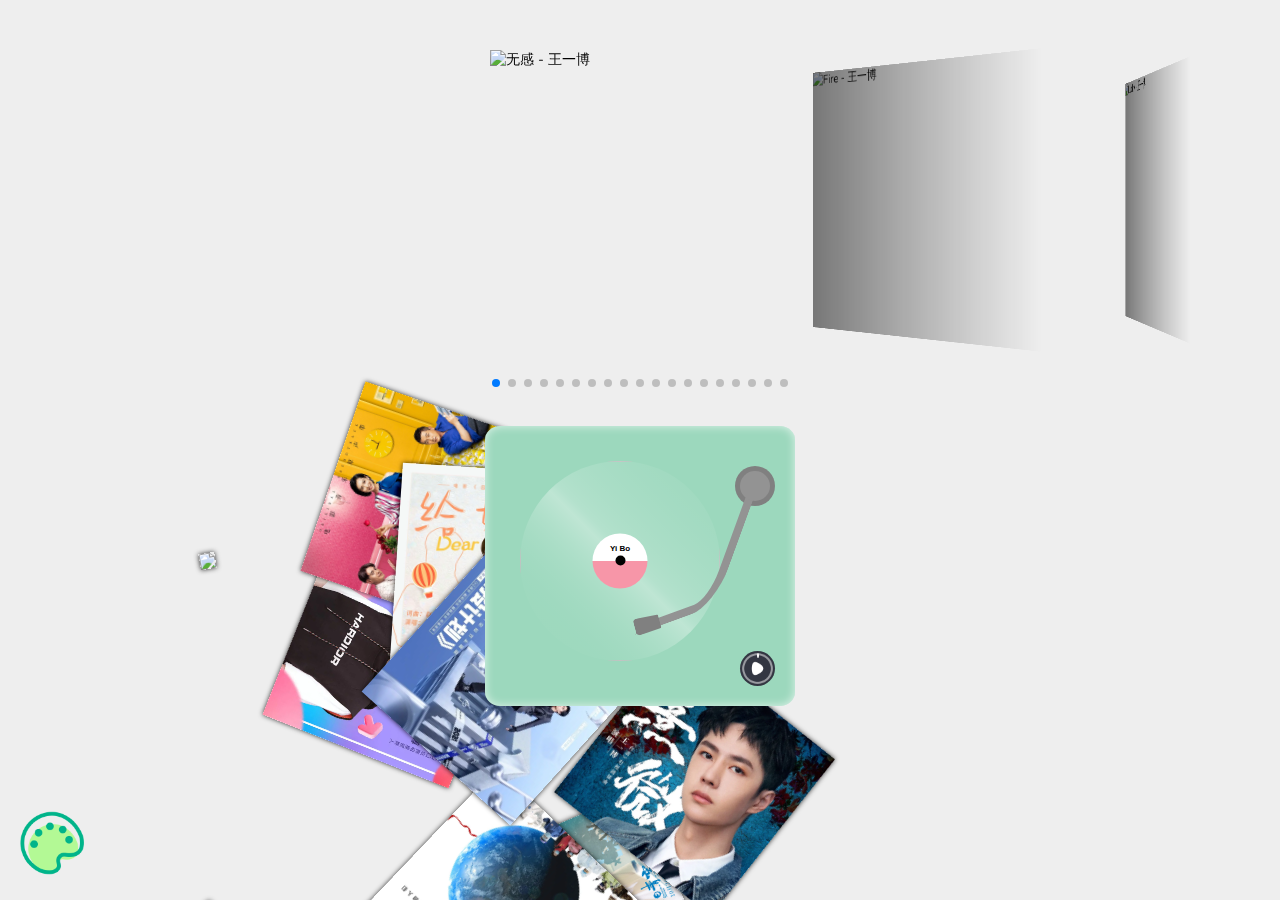
==== index.html @ 03b6842a "music_player" ====
<!DOCTYPE html>
<html>
	<head>
		<meta charset="utf-8">
		<title>一博的CD</title>
		<link rel="stylesheet" type="text/css" href="https://unpkg.com/swiper/swiper-bundle.min.css"/>
		<link rel="stylesheet" type="text/css" href="css/index.css"/>
		<link rel="icon"  href="images/icon.png"/>

	</head>
	<body>
		<!-- 背景——《散落的CD》 -->
		<div id="bg" style="position:fixed;top:350px;left:0;width:100%;height:100%;z-index:0;">
			<ul id="wang"></ul>
		</div>
		
		<!-- Swiper -->
		<div class="swiper-container mySwiper">
		  <div class="swiper-wrapper">
			<div class="swiper-slide">
			  <img src="images/1.jpg" datasrc="musics/wugan.mp3" title="无感 - 王一博" index="0"/>
			</div>
			<div class="swiper-slide" >
			  <img src="images/2.jpg" datasrc="musics/fire.flac" title="Fire - 王一博" index="1"/>
			</div>
			<div class="swiper-slide">
			  <img src="images/3.jpg" datasrc="musics/lucky.mp3" title="Lucky - 王一博" index="2"/>
			</div>
			<div class="swiper-slide">
			  <img src="images/4.jpg" datasrc="musics/shouze.mp3" title="我的世界守则 - 王一博" index="3"/>
			</div>
			<div class="swiper-slide">
			  <img src="images/5.jpg" datasrc="musics/xinshi.mp3" title="年少心事 - 王一博" index="4"/>
			</div>
			<div class="swiper-slide">
			  <img src="images/6.jpg" datasrc="musics/xiwei.mp3" title="熹微 - 王一博" index="5"/>
			</div>
			<div class="swiper-slide">
			  <img src="images/7.jpg" datasrc="musics/zaiyiqi.mp3" title="因为我们在一起 - 王一博" index="6"/>
			</div>
			<div class="swiper-slide">
			  <img src="images/8.jpg" datasrc="musics/justdance.mp3" title="Just Dance - 王一博" index="7"/>
			</div>
			<div class="swiper-slide">
			  <img src="images/9.jpg" datasrc="musics/chulian.mp3" title="二次初恋 - 王一博" index="8"/>
			</div>
			<div class="swiper-slide">
				<img src="images/10.jpg" datasrc="musics/mami.mp3" title="给妈咪 - 王一博" index="9"/>
			</div>
			<div class="swiper-slide">
				<img src="images/11.jpg" datasrc="musics/qialaishi.mp3" title="青春恰来时 - 王一博" index="10"/>
			</div>
			<div class="swiper-slide">
				<img src="images/12.jpg" datasrc="musics/kongtou.mp3" title="空投计划 - 王一博" index="11"/>
			</div>
			<div class="swiper-slide">
				<img src="images/13.jpg" datasrc="musics/wuji.mp3" title="无羁 - 王一博" index="12"/>
			</div>
			<div class="swiper-slide">
				<img src="images/14.jpg" datasrc="musics/buwang.mp3" title="不忘 - 王一博" index="13"/>
			</div>
			<div class="swiper-slide">
				<img src="images/15.jpg" datasrc="musics/maoxian.mp3" title="最燃的冒险 - 王一博" index="13"/>
			</div>
			<div class="swiper-slide">
				<img src="images/16.jpg" datasrc="musics/shuojian.mp3" title="说剑 - 王一博" index="13"/>
			</div>
			<div class="swiper-slide">
				<img src="images/17.jpg" datasrc="musics/rexue.mp3" title="热血今朝 - 王一博" index="13"/>
			</div>
			<div class="swiper-slide">
				<img src="images/18.jpg" datasrc="musics/muyang.mp3" title="青春的模样 - 王一博" index="13"/>
			</div>
			<div class="swiper-slide">
				<img src="images/19.jpg" datasrc="musics/xiaoxingyun.mp3" title="小幸运 - 王一博" index="13"/>
			</div>
		  </div>
		  <div class="swiper-pagination"></div>
		</div>
		
		<!-- 切换背景按钮 -->
		<a href="#" id="qiehuan"><img src="images/color.png" ></a>   
		
		
		<!-- 唱片机 -->
		<div class="turntable">
			<img class="record" src="images/1.jpg">	
			<div class="overlay">
				<div class="inner"></div>
			</div>
			
			<div class="arm-holder">
				<div class="arm"></div>
			</div>
			
			<div class="dial">
				<img  src="images/play.png" class="m_play" >
			</div>
			<audio src="musics/wugan.mp3" title=" - 王一博" index="" class="m_mp3" title=" - 王一博" index="" loop="loop">
				当前浏览器不支持audio
			</audio>
		</div>
	











		<!-- Swiper JS -->
		<script src="https://unpkg.com/swiper/swiper-bundle.min.js"></script>
		<script src="js/jquery-3.6.0.min.js" type="text/javascript" charset="utf-8"></script>
		<script type="text/javascript" src="js/index.js"></script>
		

		<!-- Initialize Swiper -->
		<script>
		  var swiper = new Swiper(".mySwiper", {
			effect: "coverflow",
			grabCursor: true,
			centeredSlides: true,
			slidesPerView: "auto",
			coverflowEffect: {
			  rotate: 50,
			  stretch: 0,
			  depth: 100,
			  modifier: 1,
			  slideShadows: true,
			},
			pagination: {
			  el: ".swiper-pagination",
			},
		  });
		</script>
		
		<!-- 背景功能 -->
		<script type="text/javascript">
			
			window.addEventListener('load',function(){
				var ul=document.getElementById('wang');
				var w =document.documentElement.clientWidth-400;
				var h =document.documentElement.clientHeight-200;
				var arr=['1.jpg','2.jpg','3.jpg','4.jpg','5.jpg','6.jpg','7.jpg','8.jpg','9.jpg','10.jpg','11.jpg','12.jpg']
				for(var i=0;i<arr.length;i++){
					var li=document.createElement('li');
					var img=document.createElement('img');
					img.setAttribute('src','images/'+arr[i]);
					li.appendChild(img);
					
					li.style.left=parseInt(Math.random()*w)+"px";
					li.style.top=parseInt(Math.random()*h)+"px";
					li.style.transform='rotate('+Math.random()*360+'deg)';
					
					li.addEventListener('click',function(){
						normal();
						this.className = 'checked';
					})
					ul.appendChild(li);
				}
				function normal(){
					var lis=ul.children;
					for(var i=0;i<lis.length;i++){
						lis[i].className='';
					}
				}
			 })
		
		
		</script>
	</body>
</html>
---- css/index.css ----
@import url('https://fonts.googleapis.com/css2?family=Nunito:wght@200;300;400;600;700&display=swap');
html,body {
	position: relative;
	height: 100%;
  }

*{
				margin: 0;
				padding: 0;
}

body {
/* 	background: url(../images/bg2.gif) no-repeat;
	background-size: cover; */
	background-color: #eee;
	font-family:'Nunito',sans-serif;
	font-size: 14px;
	color: #000;
	margin: 0;
	padding: 0;
  }


ul{
	position: relative;
}
ul li{
	
	list-style: none;
	position: absolute;
	transition: all 1s;
	cursor: pointer;
}

ul li img{
	width: 200px;
	box-shadow: 0 0 5px rgba(0,0,0,0.8);
}
ul li.checked{
	left: 20% !important;
	top: 200px !important;
	transform: rotate(0deg) translate(-50%,-50%) scale(1.4) !important;
	z-index: 999 !important;
}
/*  */
#qiehuan{
	position: fixed;
	bottom: 1.25rem;
	left: 1.25rem;
}
#qiehuan img{
	width: 4rem;
	height: 4rem;
}

  .swiper-container {
	width: 100%;
	padding-top: 50px;
	padding-bottom: 50px;
  }

  .swiper-slide {
	background-position: center;
	background-size: cover;
	width: 300px;
	height: 300px;
  }

  .swiper-slide img {
	display: block;
	width: 100%;
  }
  
  
 /*  */
  
  .turntable{
  	position: relative;
  	margin: auto;
  	background: #9CD8BD;
  	width: 310px;
  	height: 280px;
  	display: block;
    margin-top: 2%;
    margin-bottom: 8%;
    border-radius: 5%;
    box-shadow: inset 0 0 10px rgba(255,255,255,0.7);
  }
  
  .record{
  	 width: 200px;
    height: 200px;
     border-radius: 50%;
    /* background: black; */

    position: absolute;
    left: 35px;
    top: 35px;
	
  }
  
 .xuanzhuan{
	 animation: spin 1s infinite linear;
 } 
 
 
@keyframes spin {
  0% {
    transform: none;
  }
  
  100% {
    transform: rotate(360deg);
  }
}

  
  /* .record::before{
  	content: '';
    left: 50%;
    top: 50%;
    transform: translate(-50%, -50%);
    position: absolute;
    	width: 180px;
    height: 180px;
    border-radius: 50%;
    background: repeating-radial-gradient(black, black 5px, #1C1C1C 6px, #1C1C1C 7px);
  }
   */
  
  .overlay {
    content: '';
    left: 35px;
    top: 35px;
    position: absolute;
    width: 200px;
    height: 200px;
    background: linear-gradient(45deg, transparent, 40%, rgba(255,255,255,0.35), 60%, transparent);
    border-radius: 50%;
  }
  
  
  .inner {
    position: absolute;
    left: 50%;
    top: 50%;
    transform: translate(-50%, -50%);
    width: 55px;
    height: 55px;
    background: linear-gradient(white, white 50%, #F796A8 50%, #F796A8);
    border-radius: 50%;
  }
  
  
  .inner::before {
    content: '';
    position: absolute;
    left: 50%;
    top: 50%;
    transform: translate(-50%, -50%);
    width: 10px;
    height: 10px;
    background: black;
    border-radius: 50%;
  }
  
  
  
  .inner::after {
    content: 'Yi Bo';
	font-weight: bolder;
	font-family: castellar sans-serif;
    width: 55px;
    text-align: center;
    font-family: sans-serif;
    font-size: 8px;
    position: absolute;
    left: 50%;
    top: 10px;
    transform: translateX(-50%);
  }
  
  
  .arm-holder {
    position: absolute;
    width: 40px;
    height: 40px;
    background: gray;
    border-radius: 50%;
    right: 20px;
    top: 40px;
  }
  
  .arm-holder::after {
    content: '';
    position: absolute;
    top: 50%;
    left: 50%;
    transform: translate(-50%, -50%);
    width: 30px;
    height: 30px;
    background: #939393;
    border-radius: 50%;
  }
  
  .arm {
    position: absolute;
    right: 13px;
    width: 60px;
    top: 10px;
    height: 110px;
    border: 10px solid #939393;
    transform: skew(-20deg, -20deg);
    transform-origin: top right;
    border-left-color: transparent;
    border-top-color: transparent;
    border-radius: 0 0 30% 0;
    animation: armTwitch 0.5s infinite;
    animation-direction: alternate-reverse;
  }
  
  @keyframes armTwitch {
    0% {
       transform: skew(-20deg, -20deg);
    }
    
    100% {
      transform: skew(-20deg, -20deg) rotate(1deg);
    }
  }
  
  .arm::before {
    content: '';
    position: absolute;
    width: 20px;
    height: 30px;
    background: gray;
    transform: skew(20deg, 20deg) rotate(75deg);
    top: 98px;
    left: -10px;
    border-radius: 20%;
    clip-path: polygon(10% 0%, 90% 0%, 100% 100%, 0% 100%);
  }
  
  
  .dial {
    position: absolute;
    bottom: 20px;
    right: 20px;
    width: 35px;
    height: 35px;
    background: #333642;
    border-radius: 50%;
  }
  
  .dial::before {
    content: '';
    left: 50%;
    transform: translateX(-50%);
    top: 2px;
    position: absolute;
    width: 2px;
    height: 5px;
    background: white;
    border-radius: 50%;
  }
  
  
  .dial img{
	  width: 2.1875rem;
	  height: 2.1875rem;
  }
  
.dial:hover,  .dial img:hover{
	width: 2.5rem;
	height: 2.5rem;
	cursor: pointer;
}
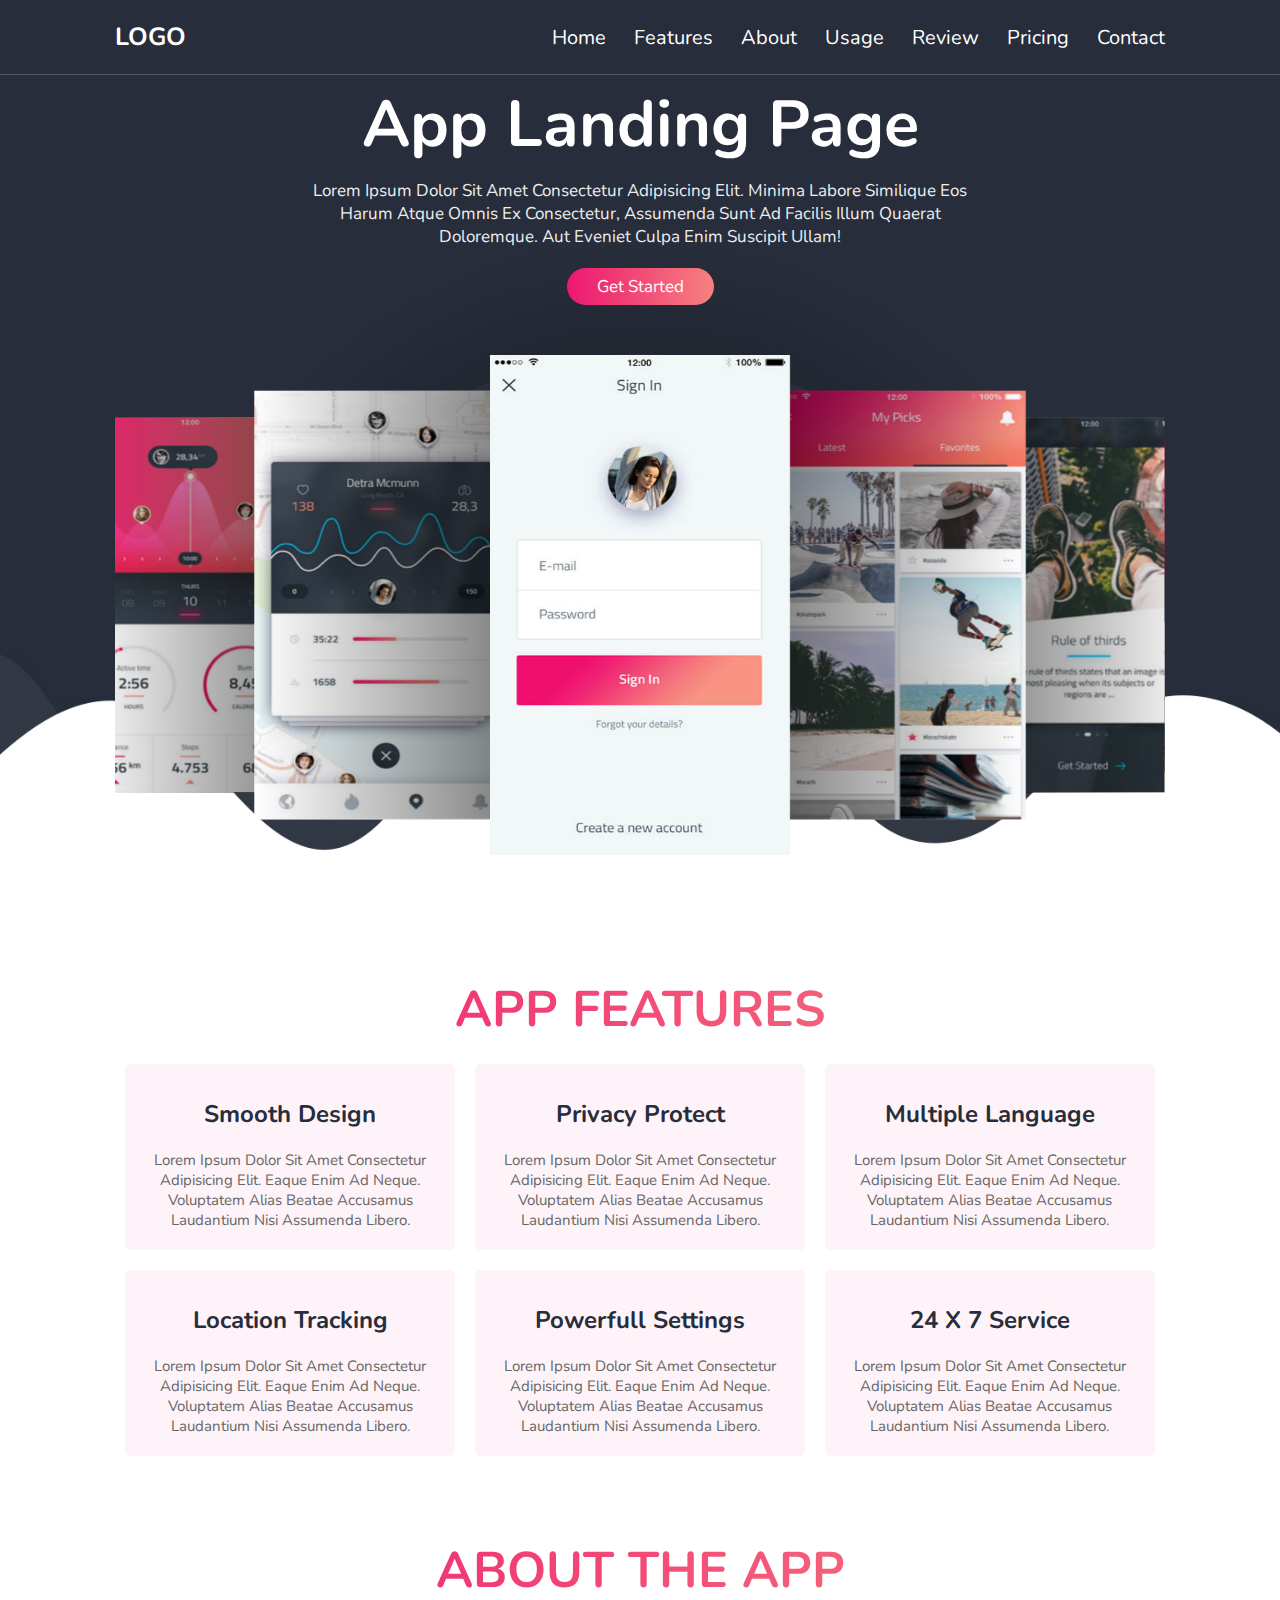
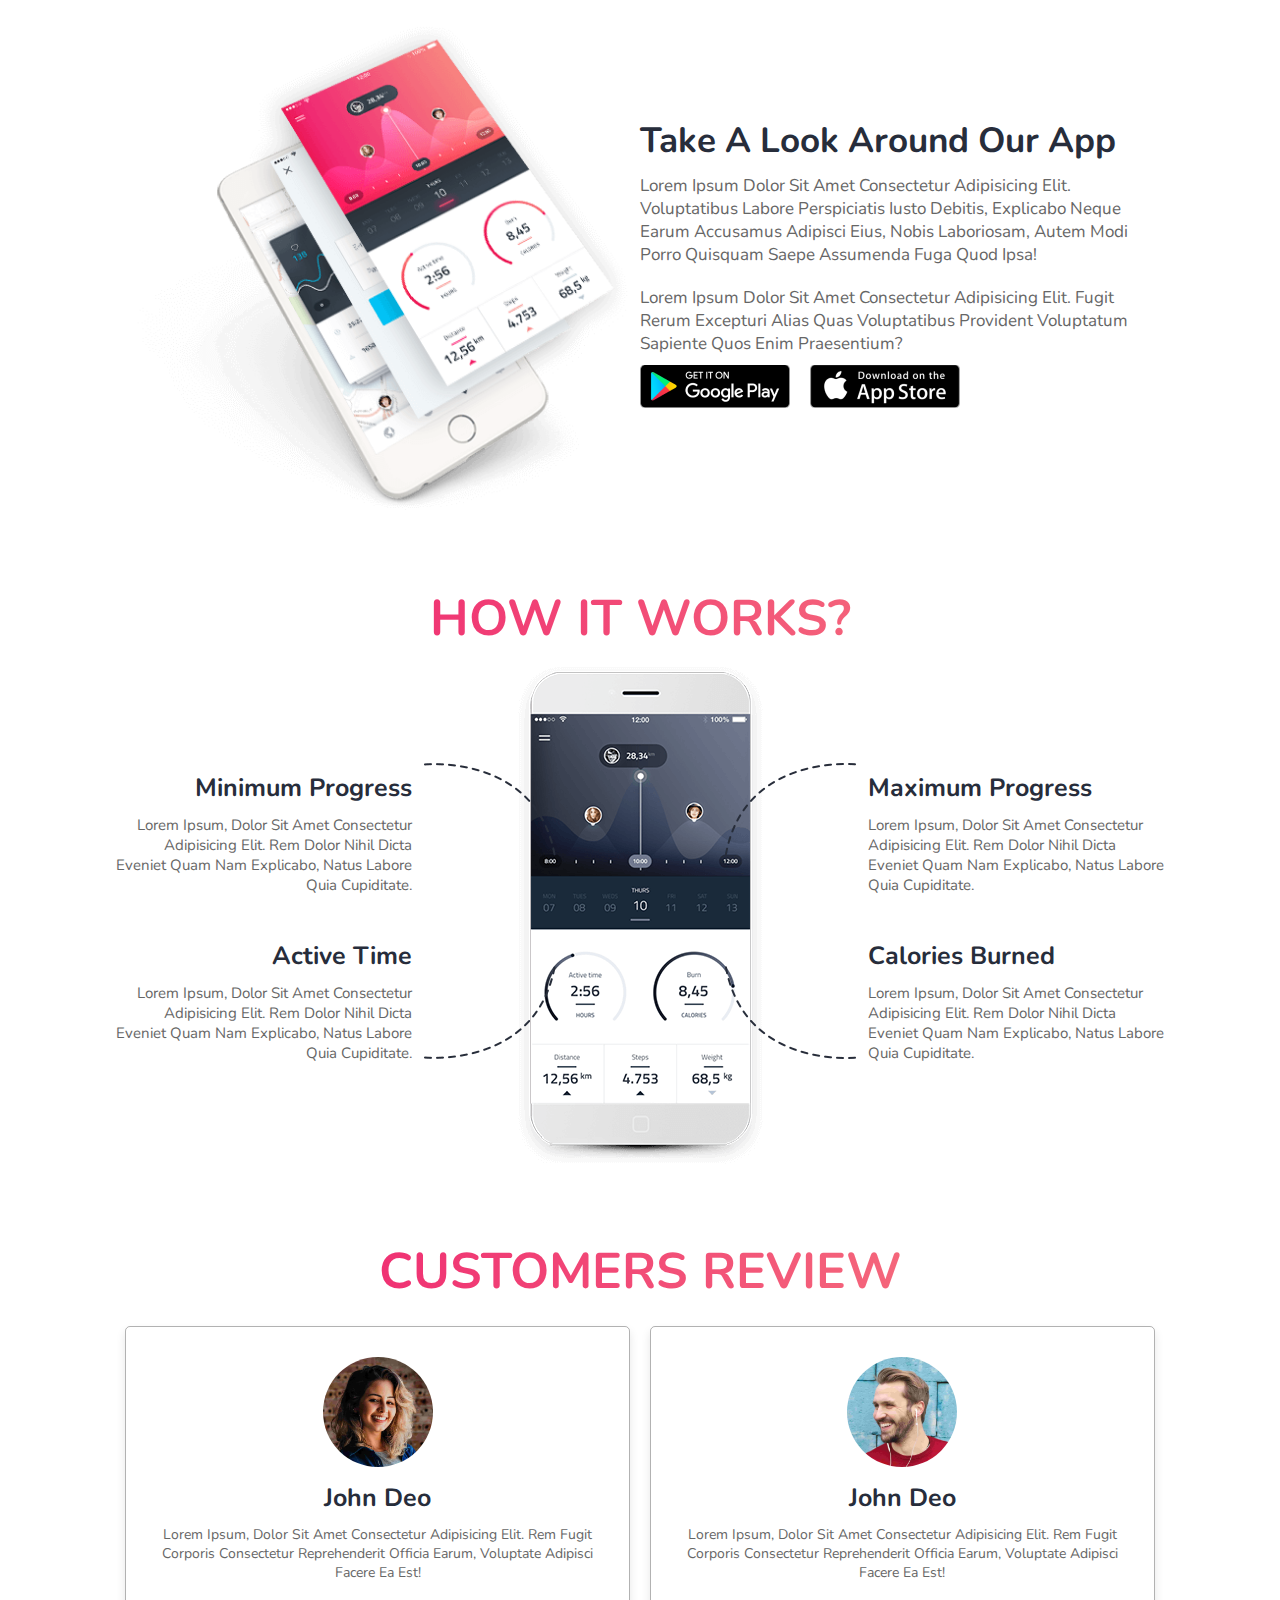
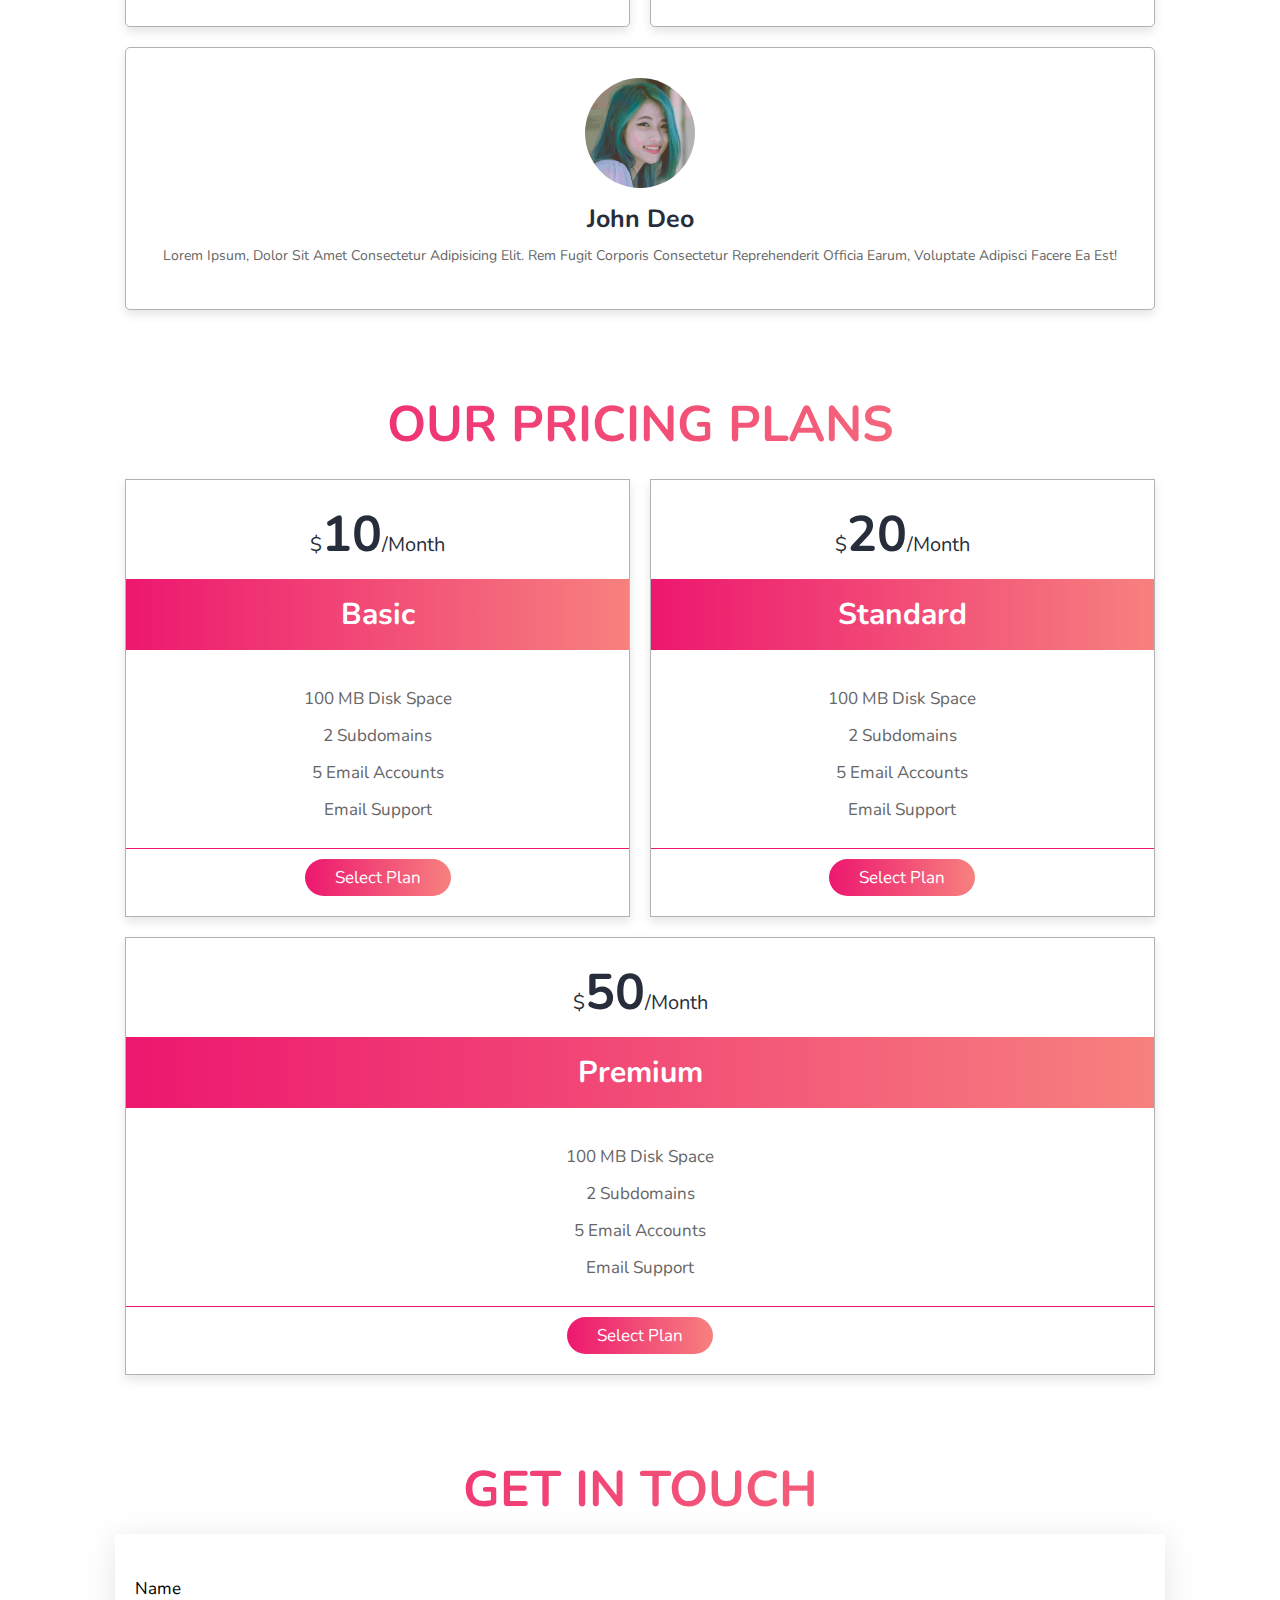
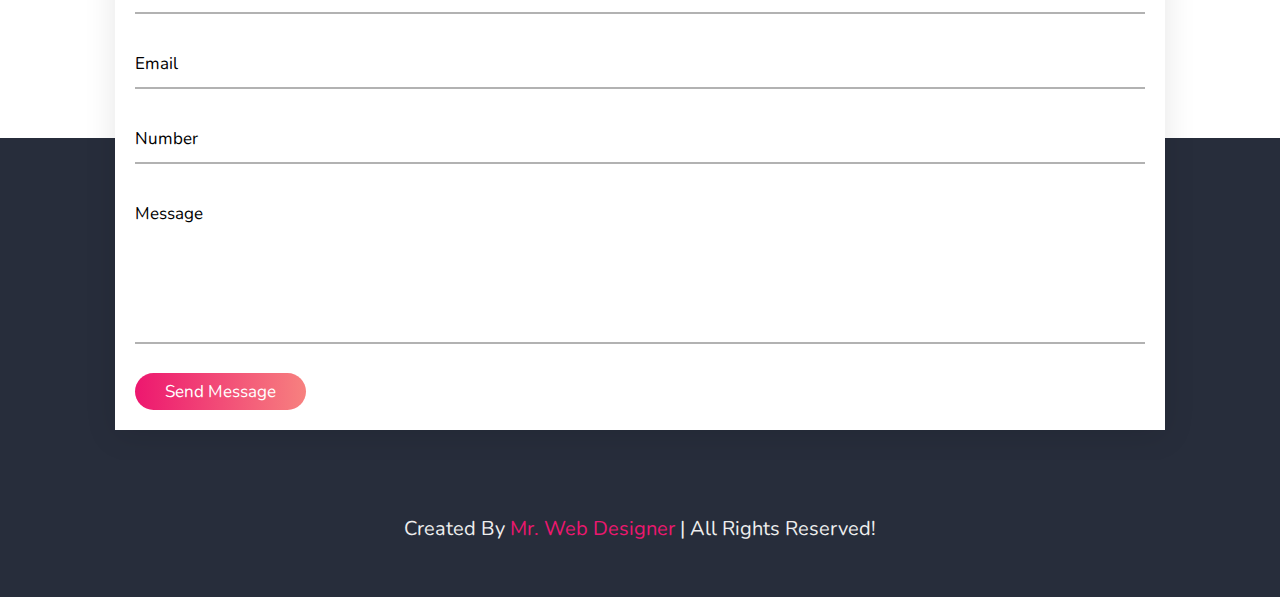
==== commit 280a9687: "app_show" ====
--- a/index.html
+++ b/index.html
@@ -2,175 +2,344 @@
 <html>
 	<head>
 		<meta charset="utf-8">
-		<title>一博的CD</title>
-		<link rel="stylesheet" type="text/css" href="https://unpkg.com/swiper/swiper-bundle.min.css"/>
-		<link rel="stylesheet" type="text/css" href="css/index.css"/>
-		<link rel="icon"  href="images/icon.png"/>
-
+		<title></title>
+		<link rel="stylesheet" type="text/css" href="css/style.css"/>
+		<link rel="stylesheet" type="text/css" href="css/all.min.css"/>
+		<link rel="stylesheet" href="css/swiper-bundle.min.css" />
+		
 	</head>
 	<body>
-		<!-- 背景——《散落的CD》 -->
-		<div id="bg" style="position:fixed;top:350px;left:0;width:100%;height:100%;z-index:0;">
-			<ul id="wang"></ul>
-		</div>
-		
-		<!-- Swiper -->
-		<div class="swiper-container mySwiper">
-		  <div class="swiper-wrapper">
-			<div class="swiper-slide">
-			  <img src="images/1.jpg" datasrc="musics/wugan.mp3" title="无感 - 王一博" index="0"/>
-			</div>
-			<div class="swiper-slide" >
-			  <img src="images/2.jpg" datasrc="musics/fire.flac" title="Fire - 王一博" index="1"/>
-			</div>
-			<div class="swiper-slide">
-			  <img src="images/3.jpg" datasrc="musics/lucky.mp3" title="Lucky - 王一博" index="2"/>
-			</div>
-			<div class="swiper-slide">
-			  <img src="images/4.jpg" datasrc="musics/shouze.mp3" title="我的世界守则 - 王一博" index="3"/>
-			</div>
-			<div class="swiper-slide">
-			  <img src="images/5.jpg" datasrc="musics/xinshi.mp3" title="年少心事 - 王一博" index="4"/>
-			</div>
-			<div class="swiper-slide">
-			  <img src="images/6.jpg" datasrc="musics/xiwei.mp3" title="熹微 - 王一博" index="5"/>
-			</div>
-			<div class="swiper-slide">
-			  <img src="images/7.jpg" datasrc="musics/zaiyiqi.mp3" title="因为我们在一起 - 王一博" index="6"/>
-			</div>
-			<div class="swiper-slide">
-			  <img src="images/8.jpg" datasrc="musics/justdance.mp3" title="Just Dance - 王一博" index="7"/>
-			</div>
-			<div class="swiper-slide">
-			  <img src="images/9.jpg" datasrc="musics/chulian.mp3" title="二次初恋 - 王一博" index="8"/>
-			</div>
-			<div class="swiper-slide">
-				<img src="images/10.jpg" datasrc="musics/mami.mp3" title="给妈咪 - 王一博" index="9"/>
-			</div>
-			<div class="swiper-slide">
-				<img src="images/11.jpg" datasrc="musics/qialaishi.mp3" title="青春恰来时 - 王一博" index="10"/>
-			</div>
-			<div class="swiper-slide">
-				<img src="images/12.jpg" datasrc="musics/kongtou.mp3" title="空投计划 - 王一博" index="11"/>
-			</div>
-			<div class="swiper-slide">
-				<img src="images/13.jpg" datasrc="musics/wuji.mp3" title="无羁 - 王一博" index="12"/>
-			</div>
-			<div class="swiper-slide">
-				<img src="images/14.jpg" datasrc="musics/buwang.mp3" title="不忘 - 王一博" index="13"/>
-			</div>
-			<div class="swiper-slide">
-				<img src="images/15.jpg" datasrc="musics/maoxian.mp3" title="最燃的冒险 - 王一博" index="13"/>
-			</div>
-			<div class="swiper-slide">
-				<img src="images/16.jpg" datasrc="musics/shuojian.mp3" title="说剑 - 王一博" index="13"/>
-			</div>
-			<div class="swiper-slide">
-				<img src="images/17.jpg" datasrc="musics/rexue.mp3" title="热血今朝 - 王一博" index="13"/>
-			</div>
-			<div class="swiper-slide">
-				<img src="images/18.jpg" datasrc="musics/muyang.mp3" title="青春的模样 - 王一博" index="13"/>
-			</div>
-			<div class="swiper-slide">
-				<img src="images/19.jpg" datasrc="musics/xiaoxingyun.mp3" title="小幸运 - 王一博" index="13"/>
-			</div>
-		  </div>
-		  <div class="swiper-pagination"></div>
-		</div>
-		
-		<!-- 切换背景按钮 -->
-		<a href="#" id="qiehuan"><img src="images/color.png" ></a>   
-		
-		
-		<!-- 唱片机 -->
-		<div class="turntable">
-			<img class="record" src="images/1.jpg">	
-			<div class="overlay">
-				<div class="inner"></div>
-			</div>
-			
-			<div class="arm-holder">
-				<div class="arm"></div>
-			</div>
-			
-			<div class="dial">
-				<img  src="images/play.png" class="m_play" >
-			</div>
-			<audio src="musics/wugan.mp3" title=" - 王一博" index="" class="m_mp3" title=" - 王一博" index="" loop="loop">
-				当前浏览器不支持audio
-			</audio>
-		</div>
-	
+		<!-- header section starts -->
+		<header>
+			<a class="logo" href="#">LOGO</a>
+			<div id="menu-bar" class="fas fa-bars"></div>
+			<nav class="navbar">
+				<a href="#home">Home</a>
+				<a href="#features">Features</a>
+				<a href="#about">About</a>
+				<a href="#usage">Usage</a>
+				<a href="#review">Review</a>
+				<a href="#pricing">Pricing</a>
+				<a href="#contact">Contact</a>
+			</nav>
+		</header>
+		<!-- header section ends -->
+		<!-- home section starts -->
+		
+		<section class="home" id="home">
+			<div class="content">
+				<h3>App Landing Page</h3>
+				<p>Lorem Ipsum Dolor Sit Amet Consectetur Adipisicing Elit. Minima Labore Similique Eos
+				 Harum Atque Omnis Ex Consectetur, Assumenda Sunt Ad Facilis Illum Quaerat Doloremque. 
+				 Aut Eveniet Culpa Enim Suscipit Ullam!</p>
+				 <a href="#" class="btn">get started</a>
+			</div>
+			<!--  轮播效果 -->
+			 <div class="swiper-container image-slider">
+			    <div class="swiper-wrapper">
+			        <div class="swiper-slide"><img src="images/shot-01.jpg" alt=""></div>
+			        <div class="swiper-slide"><img src="images/shot-02.jpg" alt=""></div>
+			        <div class="swiper-slide"><img src="images/shot-03.jpg" alt=""></div>
+			        <div class="swiper-slide"><img src="images/shot-04.jpg" alt=""></div>
+			        <div class="swiper-slide"><img src="images/shot-05.jpg" alt=""></div>
+			    </div>
+			</div>
+			<!--轮播效果  -->
+		</section>
+		<!-- home section ends -->
+		
+		
+		<!-- features section starts -->
+		
+		
+		<section class="features" id="features">
+		
+		    <h1 class="heading">app features</h1>
+		
+		    <div class="box-container">
+		
+		        <div class="box">
+		            <i class="fas fa-magic"></i>
+		            <h3>smooth design</h3>
+		            <p>Lorem ipsum dolor sit amet consectetur adipisicing elit. Eaque enim ad neque.
+					 Voluptatem alias beatae accusamus laudantium nisi assumenda libero.</p>
+		        </div>
+		        <div class="box">
+		            <i class="fas fa-shield-alt"></i>
+		            <h3>privacy protect</h3>
+		            <p>Lorem ipsum dolor sit amet consectetur adipisicing elit. Eaque enim ad neque.
+					 Voluptatem alias beatae accusamus laudantium nisi assumenda libero.</p>
+		        </div>
+		        <div class="box">
+		            <i class="fas fa-globe"></i>
+		            <h3>multiple language</h3>
+		            <p>Lorem ipsum dolor sit amet consectetur adipisicing elit. Eaque enim ad neque. 
+					Voluptatem alias beatae accusamus laudantium nisi assumenda libero.</p>
+		        </div>
+		        <div class="box">
+		            <i class="fas fa-map-marker-alt"></i>
+		            <h3>location tracking</h3>
+		            <p>Lorem ipsum dolor sit amet consectetur adipisicing elit. Eaque enim ad neque. 
+					Voluptatem alias beatae accusamus laudantium nisi assumenda libero.</p>
+		        </div>
+		        <div class="box">
+		            <i class="fas fa-cogs"></i>
+		            <h3>powerfull settings</h3>
+		            <p>Lorem ipsum dolor sit amet consectetur adipisicing elit. Eaque enim ad neque.
+					 Voluptatem alias beatae accusamus laudantium nisi assumenda libero.</p>
+		        </div>
+		        <div class="box">
+		            <i class="fas fa-headset"></i>
+		            <h3>24 x 7 service</h3>
+		            <p>Lorem ipsum dolor sit amet consectetur adipisicing elit. Eaque enim ad neque. 
+					Voluptatem alias beatae accusamus laudantium nisi assumenda libero.</p>
+		        </div>
+		
+		    </div>
+		
+		</section>
+		
+		<!-- features section ends -->
+		
+		<!-- about section starts -->
+		
+		<section class="about" id="about">
+			<h1 class="heading">about the app</h1>
+			<div class="row">
+				<div class="image">
+					<img src="images/about-img.png" >
+				</div>
+				
+				<div class="content">
+					<h3>Take a Look Around our App</h3>
+					<p>Lorem ipsum dolor sit amet consectetur adipisicing elit. Voluptatibus labore perspiciatis iusto debitis, explicabo neque earum accusamus adipisci eius, nobis laboriosam, autem modi porro quisquam saepe assumenda fuga quod ipsa!</p>
+					<p>Lorem ipsum dolor sit amet consectetur adipisicing elit. Fugit rerum excepturi alias quas voluptatibus provident voluptatum sapiente quos enim praesentium?</p>
+					<div class="buttons">
+						<a href="#"><img src="images/google-btn.png" ></a>
+						<a href="#"><img src="images/app-store-btn.png" ></a>
+					</div>
+				</div>
+				
+			</div>
+			
+		</section>
+		<!-- about section ends -->
+		
+		
+		<!-- usage section starts -->
+		<section class="usage" id="usage">
+			<h1 class="heading">How it works?</h1>
+			<div class="row">
+				<div class="box-container">
+					<div class="box">
+					    <i class="fas fa-sort-amount-down"></i>
+					    <h3>minimum progress</h3>
+					    <p>Lorem ipsum, dolor sit amet consectetur adipisicing elit. Rem dolor nihil dicta eveniet quam nam explicabo, natus labore quia cupiditate.</p>
+					</div>
+					<div class="box">
+					    <i class="fas fa-user-clock"></i>
+					    <h3>active time</h3>
+					    <p>Lorem ipsum, dolor sit amet consectetur adipisicing elit. Rem dolor nihil dicta eveniet quam nam explicabo, natus labore quia cupiditate.</p>
+					</div>
+				</div>
+				
+				<img class="divider" src="images/usage-img.png" >
+				
+				<div class="box-container">
+				    <div class="box">
+				        <i class="fas fa-sort-amount-up"></i>
+				        <h3>maximum progress</h3>
+				        <p>Lorem ipsum, dolor sit amet consectetur adipisicing elit. Rem dolor nihil dicta eveniet quam nam explicabo, natus labore quia cupiditate.</p>
+				    </div>
+				    <div class="box">
+				        <i class="fas fa-fire"></i>
+				        <h3>calories burned</h3>
+				        <p>Lorem ipsum, dolor sit amet consectetur adipisicing elit. Rem dolor nihil dicta eveniet quam nam explicabo, natus labore quia cupiditate.</p>
+				    </div>
+				</div>
+			</div>
+		</section>
+		<!-- usage section ends -->
+		
+		
+		<!-- review section starts -->
+		<section class="review" id="review">
+			<h1 class="heading">customers review</h1>
+			
+			<div class="box-container">
+			    <div class="box">
+			        <img src="images/pic1.png" alt="">
+			        <h3>john deo</h3>
+			        <p>Lorem ipsum, dolor sit amet consectetur adipisicing elit. Rem fugit corporis consectetur reprehenderit officia earum, voluptate adipisci facere ea est!</p>
+			        <div class="stars">
+			            <i class="fas fa-star"></i>
+			            <i class="fas fa-star"></i>
+			            <i class="fas fa-star"></i>
+			            <i class="fas fa-star"></i>
+			            <i class="fas fa-star-half-alt"></i>
+			        </div>
+			    </div>
+			    <div class="box">
+			        <img src="images/pic2.png" alt="">
+			        <h3>john deo</h3>
+			        <p>Lorem ipsum, dolor sit amet consectetur adipisicing elit. Rem fugit corporis consectetur reprehenderit officia earum, voluptate adipisci facere ea est!</p>
+			        <div class="stars">
+			            <i class="fas fa-star"></i>
+			            <i class="fas fa-star"></i>
+			            <i class="fas fa-star"></i>
+			            <i class="fas fa-star"></i>
+			            <i class="fas fa-star"></i>
+			        </div>
+			    </div>
+			    <div class="box">
+			        <img src="images/pic3.png" alt="">
+			        <h3>john deo</h3>
+			        <p>Lorem ipsum, dolor sit amet consectetur adipisicing elit. Rem fugit corporis consectetur reprehenderit officia earum, voluptate adipisci facere ea est!</p>
+			        <div class="stars">
+			            <i class="fas fa-star"></i>
+			            <i class="fas fa-star"></i>
+			            <i class="fas fa-star"></i>
+			            <i class="fas fa-star"></i>
+			            <i class="far fa-star"></i>
+			        </div>
+			    </div>
+			</div>
+		</section>
+		<!-- review section ends -->
+		
+		
+		<!-- pricing section starts -->
+		<section class="pricing" id="pricing">
+			<h1 class="heading">our pricing plans</h1>
+			
+			<div class="box-container">
+			    <div class="box">
+			        <div class="price"><span>$</span>10<span>/month</span></div>
+			        <h3>basic</h3>
+			        <ul>
+			            <li>100 MB Disk Space</li>
+			            <li>2 Subdomains</li>
+			            <li>5 Email Accounts</li>
+			            <li>email support</li>
+			        </ul>
+			        <a href="#" class="btn">select plan</a>
+			    </div>
+			    <div class="box">
+			        <div class="price"><span>$</span>20<span>/month</span></div>
+			        <h3>standard</h3>
+			        <ul>
+			            <li>100 MB Disk Space</li>
+			            <li>2 Subdomains</li>
+			            <li>5 Email Accounts</li>
+			            <li>email support</li>
+			        </ul>
+			        <a href="#" class="btn">select plan</a>
+			    </div>
+			    <div class="box">
+			        <div class="price"><span>$</span>50<span>/month</span></div>
+			        <h3>premium</h3>
+			        <ul>
+			            <li>100 MB Disk Space</li>
+			            <li>2 Subdomains</li>
+			            <li>5 Email Accounts</li>
+			            <li>email support</li>
+			        </ul>
+			        <a href="#" class="btn">select plan</a>
+			    </div>
+			</div>
+		</section>
+		<!-- pricing section ends -->
+		
+		<!-- contact section starts -->
+		<section class="contact" id="contact">
+			<h1 class="heading">get in touch</h1>
+			
+			<form action="">
+			
+			    <div class="inputBox">
+			        <input type="text" required>
+			        <label>name</label>
+			    </div>
+			    <div class="inputBox">
+			        <input type="email" required>
+			        <label>email</label>
+			    </div>
+			    <div class="inputBox">
+			        <input type="number" required>
+			        <label>number</label>
+			    </div>
+			    <div class="inputBox">
+			        <textarea required name="" id="" cols="30" rows="10"></textarea>
+			        <label>message</label>
+			    </div>
+			
+			    <input type="submit" class="btn" value="send message">
+			
+			</form>
+		</section>
+		<!-- contact section ends -->
+		
+		<!-- footer section starts  -->
+		<section class="footer">
+			<div class="share">
+				<h1 class="credit"> created by <span> mr. web designer </span> | all rights reserved! </h1>
+			</div>
+		</section>
+		<!-- footer section  ends  -->
+		
+		
+		
+		
+		
+		
+		
+		
+		
+		
+		
+		
+		
+		
+		
+		<!-- script part -->
+		<script src="js/swiper-bundle.min.js" type="text/javascript" charset="utf-8"></script>
+		
+		<script type="text/javascript">
+			
+			var swiper = new Swiper(".image-slider", {
+			    effect: "coverflow",
+			    grabCursor: true,
+			    centeredSlides: true,
+			    slidesPerView: "auto",
+			    coverflowEffect: {
+			        rotate: 0,
+			        stretch: 0,
+			        depth: 100,
+			        modifier: 2,
+			        slideShadows: true,
+			    },
+			    loop:true,
+			    autoplay: {
+			          delay: 2000,
+			          disableOnInteraction: false,
+			    },
+			});    
+			
+			
+			let menu=document.querySelector('#menu-bar');
+			let navbar=document.querySelector('#navbar');
+			menu.addEventListener('click',()=>{
+				menu.classList.toggle('fa-times');
+				navbar.classList.toggle('nav-toggle');
+			})
+			
+			window.onscroll=()=>{
+				menu.classList.remove('fa-times');
+				navbar.classList.remove('nav-toggle');
+			}
+			
+		</script>
 
-
-
-
-
-
-
-
-
-
-
-		<!-- Swiper JS -->
-		<script src="https://unpkg.com/swiper/swiper-bundle.min.js"></script>
-		<script src="js/jquery-3.6.0.min.js" type="text/javascript" charset="utf-8"></script>
-		<script type="text/javascript" src="js/index.js"></script>
-		
-
-		<!-- Initialize Swiper -->
-		<script>
-		  var swiper = new Swiper(".mySwiper", {
-			effect: "coverflow",
-			grabCursor: true,
-			centeredSlides: true,
-			slidesPerView: "auto",
-			coverflowEffect: {
-			  rotate: 50,
-			  stretch: 0,
-			  depth: 100,
-			  modifier: 1,
-			  slideShadows: true,
-			},
-			pagination: {
-			  el: ".swiper-pagination",
-			},
-		  });
-		</script>
-		
-		<!-- 背景功能 -->
-		<script type="text/javascript">
-			
-			window.addEventListener('load',function(){
-				var ul=document.getElementById('wang');
-				var w =document.documentElement.clientWidth-400;
-				var h =document.documentElement.clientHeight-200;
-				var arr=['1.jpg','2.jpg','3.jpg','4.jpg','5.jpg','6.jpg','7.jpg','8.jpg','9.jpg','10.jpg','11.jpg','12.jpg']
-				for(var i=0;i<arr.length;i++){
-					var li=document.createElement('li');
-					var img=document.createElement('img');
-					img.setAttribute('src','images/'+arr[i]);
-					li.appendChild(img);
-					
-					li.style.left=parseInt(Math.random()*w)+"px";
-					li.style.top=parseInt(Math.random()*h)+"px";
-					li.style.transform='rotate('+Math.random()*360+'deg)';
-					
-					li.addEventListener('click',function(){
-						normal();
-						this.className = 'checked';
-					})
-					ul.appendChild(li);
-				}
-				function normal(){
-					var lis=ul.children;
-					for(var i=0;i<lis.length;i++){
-						lis[i].className='';
-					}
-				}
-			 })
-		
-		
-		</script>
 	</body>
+		
 </html>
--- a/css/style.css
+++ b/css/style.css
@@ -0,0 +1,524 @@
+@import url('https://fonts.googleapis.com/css2?family=Nunito:wght@200;300;400;600;700&display=swap');
+
+:root{
+  --black:#272D3B;
+  --red:#ED176F;
+  --coral:#F7817F;
+  --gradient:linear-gradient(90deg, var(--red), var(--coral));
+}
+
+*{
+	font-family: 'Nunito',sans-serif;
+	margin: 0;
+	padding: 0;
+	box-sizing: border-box;
+	text-decoration: none;
+	outline: none;
+	border: none;
+	text-transform: capitalize;
+	transition: all .2s linear;
+}
+
+::selection{
+	background: var(--red);
+	color: #FFFFFF;
+}
+
+html{
+	font-size: 62.5%;
+	overflow-x: hidden;
+	scroll-behavior:smooth;
+	scoll-padding-top:4 rem;
+}
+section{
+	padding: 3rem 9%;
+}
+
+.btn{
+	display: inline-block;
+	padding: .7rem 3rem;
+	margin-top: 1rem;
+	border-radius: 5rem;
+	background: var(--gradient);
+	color: #FFFFFF;
+	cursor: pointer;
+	font-size: 1.7rem;
+}
+
+.btn:hover{
+	transform: scale(1.1);
+}
+
+.heading{
+	text-align: center;
+	color: transparent;
+	background: var(--gradient);
+	-webkit-background-clip: text;
+	background-clip: text;
+	font-size: 5rem;
+	text-transform: uppercase;
+	padding: 1rem;
+}
+
+header{
+	position: fixed;
+	top: 0;
+	left: 0;
+	right: 0;
+	background: var(--black);
+	z-index: 1000;
+	padding: 2rem 9%;
+	border-bottom: .1rem solid #fff3;
+	display: flex;
+	align-items: center;
+	justify-content: space-between;
+}
+
+header .logo{
+	color: #FFFFFF;
+	font-weight: bolder;
+	font-size: 2.5rem;  /*因为font-size: 62.5%;  即为25px */
+}
+
+
+header .navbar a{
+	font-size: 2rem;
+	color: #FFFFFF;
+	margin-left: 2.5rem;
+}
+
+header .navbar a:hover{
+	color: var(--red);
+}
+
+.fa-times{
+	transform: rotate(180deg);
+	
+}
+#menu-bar{
+	font-size: 3rem;
+	color: #FFFFFF;
+	cursor: pointer;
+	display: none;
+}
+
+.home{
+	background: url(../images/home-bg.jpg) no-repeat;
+	background-size: cover;
+	background-position: center;
+	min-height: 100vh;
+	text-align: center;
+}
+.home .content{
+	/* background: #ED176F; */
+	max-width: 70rem;
+	padding-top: 5rem;
+	/* ？？？？ */
+	margin: 0 auto;
+	
+}
+.home .content h3{
+	color: #FFFFFF;
+	font-size: 6.5rem;
+}
+.home .content p{
+	color: #eee;
+	font-size: 1.7rem;
+	padding: 1rem 0;
+}
+
+
+
+/*？？？  */
+.home .swiper-container {
+  width: 100%;
+  padding-top: 5rem;
+  padding-bottom: 5rem;
+}
+
+.home .swiper-slide {
+  width: 30rem;
+  height: 50rem;
+}
+
+.home .swiper-slide img {
+  display: block;
+  width: 100%;
+  height: 100%;
+}
+/* ？？？ */
+
+
+.features .box-container{
+	display: flex;
+	align-items: center;
+	justify-content: center;
+	flex-wrap: wrap;
+	/* wrap：必要的时候拆成行 */
+}
+
+.features .box-container .box{
+	margin: 1rem;
+	border-radius: .5rem;
+	text-align: center;
+	background: rgba(237,23,111,.05);
+	padding: 1rem;
+	flex: 1 1 30rem;
+}
+
+.features .box-container .box h3{
+	color: var(--black);
+	font-size: 2.4rem;
+	padding: 1rem;
+}
+
+.features .box-container .box p{
+	color: #666;
+	font-size: 1.50rem;
+	padding: 1rem;
+}
+
+.features .box-container .box:hover{
+	background: var(--gradient);
+}
+
+
+.features .box-container .box:hover >*{
+	color: #fff;
+}
+
+.about .row{
+	display: flex;
+	align-items: center;
+	justify-content: center;
+	flex-wrap: wrap;
+}
+
+.about .row .image{
+	flex: 1 1 40rem;
+}
+.about .row .image img{
+	width: 100%;
+	
+}
+
+
+.about .row .content{
+	flex: 1 1 40rem;
+}
+
+.about .row .content h3{
+	color: var(--black);
+	font-size: 3.5rem;
+}
+
+.about .row .content p{
+	color: #666;
+	font-size: 1.7rem;
+	padding: 1rem 0;
+}
+
+.about .row .content .buttons{
+	display: flex;
+	flex-wrap: wrap;
+	/* 设置为可自动换行模式，这样缩小网站时，文字可以跑到图片下面 */
+}
+
+
+.about .row .content .buttons a:hover{
+	opacity: .7;
+}
+
+.about .row .content .buttons a:last-child{
+	margin-left: 2rem;
+}
+
+.usage .row{
+	display: flex;
+	align-items: center;
+}
+
+.usage .row .divider{
+	padding: 0 1rem;
+}
+
+.usage .row .box-container .box{
+	padding: 1rem 0;
+}
+
+
+.usage .row .box-container .box h3{ 
+	color: var(--black);
+	font-size: 2.5rem;
+}
+
+.usage .row .box-container .box p{ 
+	color: #666;
+	padding: 1rem 0;
+	font-size: 1.5rem;
+}
+
+.usage .row .box-container:first-child{ 
+	text-align: right;
+}
+
+
+.review .box-container{
+	display: flex;
+	align-items: center;
+	justify-content: center;
+	flex-wrap: wrap;
+}
+
+.review .box-container .box{
+	text-align: center;
+	margin: 1rem;
+	padding: 2rem;
+	flex: 1 1 33rem;
+	border: .1rem solid rgba(0,0,0,.3);
+	box-shadow: 0 .5rem 1rem rgba(0,0,0,.1);
+	border-radius: .5rem;
+}
+
+
+.review .box-container .box img{
+	height: 13rem;
+	width: 13rem;
+	padding: 1rem;
+	border-radius: 50%;
+	object-fit: cover;
+}
+
+
+.review .box-container .box h3{
+	font-size: 2.5rem;
+	color: var(--black);
+}
+
+
+
+.review .box-container .box p{
+	font-size: 1.4rem;
+	color: #666666;
+	padding: 1rem 0;
+}
+
+.pricing .box-container{
+	display: flex;
+	align-items: center;
+	justify-content: center;
+	flex-wrap: wrap;
+}
+
+.pricing .box-container .box{
+	flex: 1 1 33rem;
+	text-align: center;
+	margin: 1rem;
+	padding: 2rem 0;
+	box-shadow: 0 .5rem 1rem rgba(0,0,0,.1);
+	border: .1rem solid rgba(0,0,0,.3);
+}
+
+.pricing .box-container .box .price{
+	font-size: 5rem;
+	color: var(--black);
+	font-weight: bolder;
+}
+
+.pricing .box-container .box .price span{
+	font-size: 2rem;
+	font-weight: normal;
+}
+
+
+.pricing .box-container .box h3{
+	color: #FFFFFF;
+	background: var(--gradient);
+	font-size: 3rem;
+	padding: 1.5rem 0;
+	margin: 1rem 0;
+}
+
+
+.pricing .box-container .box ul{
+	list-style: none;
+	padding: 2rem 0;
+	border-bottom: .1rem solid var(--red);
+	
+}
+
+.pricing .box-container .box li{
+	padding: .7rem 0;
+	font-size: 1.7rem;
+	color: #666;
+	
+}
+
+.contact{
+	background: linear-gradient(#fff 50%,var(--black) 50.1%);
+}
+.contact form{
+	padding: 2rem;
+	background: #fff;
+	/* 整个表格的背景色都为白色 */
+	box-shadow: 0 .5rem 3rem rgba(0,0,0,.1);
+}
+
+.contact form .inputBox{
+	position: relative;
+}
+
+
+.contact form .inputBox input,.contact form .inputBox textarea{
+	border-bottom: .2rem solid rgba(0,0,0,.3);
+	width: 100%;
+	margin: 1.5rem 0;
+	padding: 1rem 0;
+	font-size: 1.7rem;
+	text-transform: none;
+}
+
+.contact form .inputBox textarea{
+	resize: none;
+	height: 15rem;
+}
+
+.contact form .inputBox input:focus,
+.contact form .inputBox textarea:focus{
+	border-color: var(--red);
+}
+
+.contact form .inputBox label{
+	font-size: 1.7rem;
+	position: absolute;
+	top: 2.3rem;
+	left: 0;
+}
+
+.contact form .inputBox input:focus ~ label,
+.contact form .inputBox textarea:focus ~label,
+.contact form .inputBox input:valid ~ label,
+.contact form .inputBox textarea:valid ~label{
+	top: -.4rem;
+	font-size: 1.5rem;
+	color: var(--red);
+}
+
+.footer{
+	text-align: center;
+	background: var(--black);
+}
+.footer .credit{
+	color: #EEEEEE;
+	padding: 2.5rem 1rem;
+	font-weight: normal;
+	font-size: 2rem;
+	
+}
+
+.footer .credit span{
+	color: var(--red);
+}
+
+
+
+
+
+
+
+
+
+
+
+
+
+
+
+/* 媒体查询 */
+@media (max-width:991px) {
+	html{
+		font-size: 55%;
+	}
+	header{
+		padding: 2rem 4%;
+	}
+	section{
+		padding:3rem 4% ;
+	}
+	
+	.usage .row{
+		flex-flow: column;
+	}
+	
+	.usage .row .divider{
+		display: none;
+		/* 此时不展示图片 */
+	}
+	.usage .row .box-container .box { 
+		text-align: center;
+	}
+	
+}
+
+
+@media (max-width:768px) {
+	#menu-bar{
+		display: block;
+	}
+	header .navbar{
+		position: absolute;
+		top: 100%;
+		left: 0;
+		right: 0;
+		background: var(--black);
+		border-top: .1rem solid #fff3;
+		padding: 1rem 2rem;
+		clip-path: polygon(0 0,100% 0,100% 0,0 0);
+		/* 隐藏navbar */
+	}
+	
+	header .navbar .nav-toggle{
+		clip-path: polygon(0 0,100% 0,100% 100%,0 100%);
+		/* 展示navbar */
+	}
+	
+	header .navbar a{
+		display: block;
+		margin: 1.5rem 0;
+		padding: 1rem;
+		background: var(--gradient);
+		text-align: center;
+		border-radius: .5rem;
+	}
+	header .navbar a:hover{
+			color: var(--black);
+	}
+	.home .content h3{
+		font-size: 4rem;
+	}
+	
+	.home .content p{
+		font-size: 1.5rem;
+	}
+	.about .row .content{
+		text-align: center;
+	}
+	
+	.about .row .content .buttons a{
+		width: 100%;
+	}
+	.about .row .content .buttons a:last-child{
+		margin: 1rem 0;
+	}
+}
+
+@media (max-width:400px) {
+	html{
+		font-size: 50%;
+	}
+	
+	.heading{
+		font-size: 4rem;
+	}
+	
+}
--- a/css/all.min.css
+++ b/css/all.min.css
@@ -0,0 +1,5 @@
+/*!
+ * Font Awesome Free 5.15.3 by @fontawesome - https://fontawesome.com
+ * License - https://fontawesome.com/license/free (Icons: CC BY 4.0, Fonts: SIL OFL 1.1, Code: MIT License)
+ */
+.fa,.fab,.fad,.fal,.far,.fas{-moz-osx-font-smoothing:grayscale;-webkit-font-smoothing:antialiased;display:inline-block;font-style:normal;font-variant:normal;text-rendering:auto;line-height:1}.fa-lg{font-size:1.33333em;line-height:.75em;vertical-align:-.0667em}.fa-xs{font-size:.75em}.fa-sm{font-size:.875em}.fa-1x{font-size:1em}.fa-2x{font-size:2em}.fa-3x{font-size:3em}.fa-4x{font-size:4em}.fa-5x{font-size:5em}.fa-6x{font-size:6em}.fa-7x{font-size:7em}.fa-8x{font-size:8em}.fa-9x{font-size:9em}.fa-10x{font-size:10em}.fa-fw{text-align:center;width:1.25em}.fa-ul{list-style-type:none;margin-left:2.5em;padding-left:0}.fa-ul>li{position:relative}.fa-li{left:-2em;position:absolute;text-align:center;width:2em;line-height:inherit}.fa-border{border:.08em solid #eee;border-radius:.1em;padding:.2em .25em .15em}.fa-pull-left{float:left}.fa-pull-right{float:right}.fa.fa-pull-left,.fab.fa-pull-left,.fal.fa-pull-left,.far.fa-pull-left,.fas.fa-pull-left{margin-right:.3em}.fa.fa-pull-right,.fab.fa-pull-right,.fal.fa-pull-right,.far.fa-pull-right,.fas.fa-pull-right{margin-left:.3em}.fa-spin{-webkit-animation:fa-spin 2s linear infinite;animation:fa-spin 2s linear infinite}.fa-pulse{-webkit-animation:fa-spin 1s steps(8) infinite;animation:fa-spin 1s steps(8) infinite}@-webkit-keyframes fa-spin{0%{-webkit-transform:rotate(0deg);transform:rotate(0deg)}to{-webkit-transform:rotate(1turn);transform:rotate(1turn)}}@keyframes fa-spin{0%{-webkit-transform:rotate(0deg);transform:rotate(0deg)}to{-webkit-transform:rotate(1turn);transform:rotate(1turn)}}.fa-rotate-90{-ms-filter:"progid:DXImageTransform.Microsoft.BasicImage(rotation=1)";-webkit-transform:rotate(90deg);transform:rotate(90deg)}.fa-rotate-180{-ms-filter:"progid:DXImageTransform.Microsoft.BasicImage(rotation=2)";-webkit-transform:rotate(180deg);transform:rotate(180deg)}.fa-rotate-270{-ms-filter:"progid:DXImageTransform.Microsoft.BasicImage(rotation=3)";-webkit-transform:rotate(270deg);transform:rotate(270deg)}.fa-flip-horizontal{-ms-filter:"progid:DXImageTransform.Microsoft.BasicImage(rotation=0, mirror=1)";-webkit-transform:scaleX(-1);transform:scaleX(-1)}.fa-flip-vertical{-webkit-transform:scaleY(-1);transform:scaleY(-1)}.fa-flip-both,.fa-flip-horizontal.fa-flip-vertical,.fa-flip-vertical{-ms-filter:"progid:DXImageTransform.Microsoft.BasicImage(rotation=2, mirror=1)"}.fa-flip-both,.fa-flip-horizontal.fa-flip-vertical{-webkit-transform:scale(-1);transform:scale(-1)}:root .fa-flip-both,:root .fa-flip-horizontal,:root .fa-flip-vertical,:root .fa-rotate-90,:root .fa-rotate-180,:root .fa-rotate-270{-webkit-filter:none;filter:none}.fa-stack{display:inline-block;height:2em;line-height:2em;position:relative;vertical-align:middle;width:2.5em}.fa-stack-1x,.fa-stack-2x{left:0;position:absolute;text-align:center;width:100%}.fa-stack-1x{line-height:inherit}.fa-stack-2x{font-size:2em}.fa-inverse{color:#fff}.fa-500px:before{content:"\f26e"}.fa-accessible-icon:before{content:"\f368"}.fa-accusoft:before{content:"\f369"}.fa-acquisitions-incorporated:before{content:"\f6af"}.fa-ad:before{content:"\f641"}.fa-address-book:before{content:"\f2b9"}.fa-address-card:before{content:"\f2bb"}.fa-adjust:before{content:"\f042"}.fa-adn:before{content:"\f170"}.fa-adversal:before{content:"\f36a"}.fa-affiliatetheme:before{content:"\f36b"}.fa-air-freshener:before{content:"\f5d0"}.fa-airbnb:before{content:"\f834"}.fa-algolia:before{content:"\f36c"}.fa-align-center:before{content:"\f037"}.fa-align-justify:before{content:"\f039"}.fa-align-left:before{content:"\f036"}.fa-align-right:before{content:"\f038"}.fa-alipay:before{content:"\f642"}.fa-allergies:before{content:"\f461"}.fa-amazon:before{content:"\f270"}.fa-amazon-pay:before{content:"\f42c"}.fa-ambulance:before{content:"\f0f9"}.fa-american-sign-language-interpreting:before{content:"\f2a3"}.fa-amilia:before{content:"\f36d"}.fa-anchor:before{content:"\f13d"}.fa-android:before{content:"\f17b"}.fa-angellist:before{content:"\f209"}.fa-angle-double-down:before{content:"\f103"}.fa-angle-double-left:before{content:"\f100"}.fa-angle-double-right:before{content:"\f101"}.fa-angle-double-up:before{content:"\f102"}.fa-angle-down:before{content:"\f107"}.fa-angle-left:before{content:"\f104"}.fa-angle-right:before{content:"\f105"}.fa-angle-up:before{content:"\f106"}.fa-angry:before{content:"\f556"}.fa-angrycreative:before{content:"\f36e"}.fa-angular:before{content:"\f420"}.fa-ankh:before{content:"\f644"}.fa-app-store:before{content:"\f36f"}.fa-app-store-ios:before{content:"\f370"}.fa-apper:before{content:"\f371"}.fa-apple:before{content:"\f179"}.fa-apple-alt:before{content:"\f5d1"}.fa-apple-pay:before{content:"\f415"}.fa-archive:before{content:"\f187"}.fa-archway:before{content:"\f557"}.fa-arrow-alt-circle-down:before{content:"\f358"}.fa-arrow-alt-circle-left:before{content:"\f359"}.fa-arrow-alt-circle-right:before{content:"\f35a"}.fa-arrow-alt-circle-up:before{content:"\f35b"}.fa-arrow-circle-down:before{content:"\f0ab"}.fa-arrow-circle-left:before{content:"\f0a8"}.fa-arrow-circle-right:before{content:"\f0a9"}.fa-arrow-circle-up:before{content:"\f0aa"}.fa-arrow-down:before{content:"\f063"}.fa-arrow-left:before{content:"\f060"}.fa-arrow-right:before{content:"\f061"}.fa-arrow-up:before{content:"\f062"}.fa-arrows-alt:before{content:"\f0b2"}.fa-arrows-alt-h:before{content:"\f337"}.fa-arrows-alt-v:before{content:"\f338"}.fa-artstation:before{content:"\f77a"}.fa-assistive-listening-systems:before{content:"\f2a2"}.fa-asterisk:before{content:"\f069"}.fa-asymmetrik:before{content:"\f372"}.fa-at:before{content:"\f1fa"}.fa-atlas:before{content:"\f558"}.fa-atlassian:before{content:"\f77b"}.fa-atom:before{content:"\f5d2"}.fa-audible:before{content:"\f373"}.fa-audio-description:before{content:"\f29e"}.fa-autoprefixer:before{content:"\f41c"}.fa-avianex:before{content:"\f374"}.fa-aviato:before{content:"\f421"}.fa-award:before{content:"\f559"}.fa-aws:before{content:"\f375"}.fa-baby:before{content:"\f77c"}.fa-baby-carriage:before{content:"\f77d"}.fa-backspace:before{content:"\f55a"}.fa-backward:before{content:"\f04a"}.fa-bacon:before{content:"\f7e5"}.fa-bacteria:before{content:"\e059"}.fa-bacterium:before{content:"\e05a"}.fa-bahai:before{content:"\f666"}.fa-balance-scale:before{content:"\f24e"}.fa-balance-scale-left:before{content:"\f515"}.fa-balance-scale-right:before{content:"\f516"}.fa-ban:before{content:"\f05e"}.fa-band-aid:before{content:"\f462"}.fa-bandcamp:before{content:"\f2d5"}.fa-barcode:before{content:"\f02a"}.fa-bars:before{content:"\f0c9"}.fa-baseball-ball:before{content:"\f433"}.fa-basketball-ball:before{content:"\f434"}.fa-bath:before{content:"\f2cd"}.fa-battery-empty:before{content:"\f244"}.fa-battery-full:before{content:"\f240"}.fa-battery-half:before{content:"\f242"}.fa-battery-quarter:before{content:"\f243"}.fa-battery-three-quarters:before{content:"\f241"}.fa-battle-net:before{content:"\f835"}.fa-bed:before{content:"\f236"}.fa-beer:before{content:"\f0fc"}.fa-behance:before{content:"\f1b4"}.fa-behance-square:before{content:"\f1b5"}.fa-bell:before{content:"\f0f3"}.fa-bell-slash:before{content:"\f1f6"}.fa-bezier-curve:before{content:"\f55b"}.fa-bible:before{content:"\f647"}.fa-bicycle:before{content:"\f206"}.fa-biking:before{content:"\f84a"}.fa-bimobject:before{content:"\f378"}.fa-binoculars:before{content:"\f1e5"}.fa-biohazard:before{content:"\f780"}.fa-birthday-cake:before{content:"\f1fd"}.fa-bitbucket:before{content:"\f171"}.fa-bitcoin:before{content:"\f379"}.fa-bity:before{content:"\f37a"}.fa-black-tie:before{content:"\f27e"}.fa-blackberry:before{content:"\f37b"}.fa-blender:before{content:"\f517"}.fa-blender-phone:before{content:"\f6b6"}.fa-blind:before{content:"\f29d"}.fa-blog:before{content:"\f781"}.fa-blogger:before{content:"\f37c"}.fa-blogger-b:before{content:"\f37d"}.fa-bluetooth:before{content:"\f293"}.fa-bluetooth-b:before{content:"\f294"}.fa-bold:before{content:"\f032"}.fa-bolt:before{content:"\f0e7"}.fa-bomb:before{content:"\f1e2"}.fa-bone:before{content:"\f5d7"}.fa-bong:before{content:"\f55c"}.fa-book:before{content:"\f02d"}.fa-book-dead:before{content:"\f6b7"}.fa-book-medical:before{content:"\f7e6"}.fa-book-open:before{content:"\f518"}.fa-book-reader:before{content:"\f5da"}.fa-bookmark:before{content:"\f02e"}.fa-bootstrap:before{content:"\f836"}.fa-border-all:before{content:"\f84c"}.fa-border-none:before{content:"\f850"}.fa-border-style:before{content:"\f853"}.fa-bowling-ball:before{content:"\f436"}.fa-box:before{content:"\f466"}.fa-box-open:before{content:"\f49e"}.fa-box-tissue:before{content:"\e05b"}.fa-boxes:before{content:"\f468"}.fa-braille:before{content:"\f2a1"}.fa-brain:before{content:"\f5dc"}.fa-bread-slice:before{content:"\f7ec"}.fa-briefcase:before{content:"\f0b1"}.fa-briefcase-medical:before{content:"\f469"}.fa-broadcast-tower:before{content:"\f519"}.fa-broom:before{content:"\f51a"}.fa-brush:before{content:"\f55d"}.fa-btc:before{content:"\f15a"}.fa-buffer:before{content:"\f837"}.fa-bug:before{content:"\f188"}.fa-building:before{content:"\f1ad"}.fa-bullhorn:before{content:"\f0a1"}.fa-bullseye:before{content:"\f140"}.fa-burn:before{content:"\f46a"}.fa-buromobelexperte:before{content:"\f37f"}.fa-bus:before{content:"\f207"}.fa-bus-alt:before{content:"\f55e"}.fa-business-time:before{content:"\f64a"}.fa-buy-n-large:before{content:"\f8a6"}.fa-buysellads:before{content:"\f20d"}.fa-calculator:before{content:"\f1ec"}.fa-calendar:before{content:"\f133"}.fa-calendar-alt:before{content:"\f073"}.fa-calendar-check:before{content:"\f274"}.fa-calendar-day:before{content:"\f783"}.fa-calendar-minus:before{content:"\f272"}.fa-calendar-plus:before{content:"\f271"}.fa-calendar-times:before{content:"\f273"}.fa-calendar-week:before{content:"\f784"}.fa-camera:before{content:"\f030"}.fa-camera-retro:before{content:"\f083"}.fa-campground:before{content:"\f6bb"}.fa-canadian-maple-leaf:before{content:"\f785"}.fa-candy-cane:before{content:"\f786"}.fa-cannabis:before{content:"\f55f"}.fa-capsules:before{content:"\f46b"}.fa-car:before{content:"\f1b9"}.fa-car-alt:before{content:"\f5de"}.fa-car-battery:before{content:"\f5df"}.fa-car-crash:before{content:"\f5e1"}.fa-car-side:before{content:"\f5e4"}.fa-caravan:before{content:"\f8ff"}.fa-caret-down:before{content:"\f0d7"}.fa-caret-left:before{content:"\f0d9"}.fa-caret-right:before{content:"\f0da"}.fa-caret-square-down:before{content:"\f150"}.fa-caret-square-left:before{content:"\f191"}.fa-caret-square-right:before{content:"\f152"}.fa-caret-square-up:before{content:"\f151"}.fa-caret-up:before{content:"\f0d8"}.fa-carrot:before{content:"\f787"}.fa-cart-arrow-down:before{content:"\f218"}.fa-cart-plus:before{content:"\f217"}.fa-cash-register:before{content:"\f788"}.fa-cat:before{content:"\f6be"}.fa-cc-amazon-pay:before{content:"\f42d"}.fa-cc-amex:before{content:"\f1f3"}.fa-cc-apple-pay:before{content:"\f416"}.fa-cc-diners-club:before{content:"\f24c"}.fa-cc-discover:before{content:"\f1f2"}.fa-cc-jcb:before{content:"\f24b"}.fa-cc-mastercard:before{content:"\f1f1"}.fa-cc-paypal:before{content:"\f1f4"}.fa-cc-stripe:before{content:"\f1f5"}.fa-cc-visa:before{content:"\f1f0"}.fa-centercode:before{content:"\f380"}.fa-centos:before{content:"\f789"}.fa-certificate:before{content:"\f0a3"}.fa-chair:before{content:"\f6c0"}.fa-chalkboard:before{content:"\f51b"}.fa-chalkboard-teacher:before{content:"\f51c"}.fa-charging-station:before{content:"\f5e7"}.fa-chart-area:before{content:"\f1fe"}.fa-chart-bar:before{content:"\f080"}.fa-chart-line:before{content:"\f201"}.fa-chart-pie:before{content:"\f200"}.fa-check:before{content:"\f00c"}.fa-check-circle:before{content:"\f058"}.fa-check-double:before{content:"\f560"}.fa-check-square:before{content:"\f14a"}.fa-cheese:before{content:"\f7ef"}.fa-chess:before{content:"\f439"}.fa-chess-bishop:before{content:"\f43a"}.fa-chess-board:before{content:"\f43c"}.fa-chess-king:before{content:"\f43f"}.fa-chess-knight:before{content:"\f441"}.fa-chess-pawn:before{content:"\f443"}.fa-chess-queen:before{content:"\f445"}.fa-chess-rook:before{content:"\f447"}.fa-chevron-circle-down:before{content:"\f13a"}.fa-chevron-circle-left:before{content:"\f137"}.fa-chevron-circle-right:before{content:"\f138"}.fa-chevron-circle-up:before{content:"\f139"}.fa-chevron-down:before{content:"\f078"}.fa-chevron-left:before{content:"\f053"}.fa-chevron-right:before{content:"\f054"}.fa-chevron-up:before{content:"\f077"}.fa-child:before{content:"\f1ae"}.fa-chrome:before{content:"\f268"}.fa-chromecast:before{content:"\f838"}.fa-church:before{content:"\f51d"}.fa-circle:before{content:"\f111"}.fa-circle-notch:before{content:"\f1ce"}.fa-city:before{content:"\f64f"}.fa-clinic-medical:before{content:"\f7f2"}.fa-clipboard:before{content:"\f328"}.fa-clipboard-check:before{content:"\f46c"}.fa-clipboard-list:before{content:"\f46d"}.fa-clock:before{content:"\f017"}.fa-clone:before{content:"\f24d"}.fa-closed-captioning:before{content:"\f20a"}.fa-cloud:before{content:"\f0c2"}.fa-cloud-download-alt:before{content:"\f381"}.fa-cloud-meatball:before{content:"\f73b"}.fa-cloud-moon:before{content:"\f6c3"}.fa-cloud-moon-rain:before{content:"\f73c"}.fa-cloud-rain:before{content:"\f73d"}.fa-cloud-showers-heavy:before{content:"\f740"}.fa-cloud-sun:before{content:"\f6c4"}.fa-cloud-sun-rain:before{content:"\f743"}.fa-cloud-upload-alt:before{content:"\f382"}.fa-cloudflare:before{content:"\e07d"}.fa-cloudscale:before{content:"\f383"}.fa-cloudsmith:before{content:"\f384"}.fa-cloudversify:before{content:"\f385"}.fa-cocktail:before{content:"\f561"}.fa-code:before{content:"\f121"}.fa-code-branch:before{content:"\f126"}.fa-codepen:before{content:"\f1cb"}.fa-codiepie:before{content:"\f284"}.fa-coffee:before{content:"\f0f4"}.fa-cog:before{content:"\f013"}.fa-cogs:before{content:"\f085"}.fa-coins:before{content:"\f51e"}.fa-columns:before{content:"\f0db"}.fa-comment:before{content:"\f075"}.fa-comment-alt:before{content:"\f27a"}.fa-comment-dollar:before{content:"\f651"}.fa-comment-dots:before{content:"\f4ad"}.fa-comment-medical:before{content:"\f7f5"}.fa-comment-slash:before{content:"\f4b3"}.fa-comments:before{content:"\f086"}.fa-comments-dollar:before{content:"\f653"}.fa-compact-disc:before{content:"\f51f"}.fa-compass:before{content:"\f14e"}.fa-compress:before{content:"\f066"}.fa-compress-alt:before{content:"\f422"}.fa-compress-arrows-alt:before{content:"\f78c"}.fa-concierge-bell:before{content:"\f562"}.fa-confluence:before{content:"\f78d"}.fa-connectdevelop:before{content:"\f20e"}.fa-contao:before{content:"\f26d"}.fa-cookie:before{content:"\f563"}.fa-cookie-bite:before{content:"\f564"}.fa-copy:before{content:"\f0c5"}.fa-copyright:before{content:"\f1f9"}.fa-cotton-bureau:before{content:"\f89e"}.fa-couch:before{content:"\f4b8"}.fa-cpanel:before{content:"\f388"}.fa-creative-commons:before{content:"\f25e"}.fa-creative-commons-by:before{content:"\f4e7"}.fa-creative-commons-nc:before{content:"\f4e8"}.fa-creative-commons-nc-eu:before{content:"\f4e9"}.fa-creative-commons-nc-jp:before{content:"\f4ea"}.fa-creative-commons-nd:before{content:"\f4eb"}.fa-creative-commons-pd:before{content:"\f4ec"}.fa-creative-commons-pd-alt:before{content:"\f4ed"}.fa-creative-commons-remix:before{content:"\f4ee"}.fa-creative-commons-sa:before{content:"\f4ef"}.fa-creative-commons-sampling:before{content:"\f4f0"}.fa-creative-commons-sampling-plus:before{content:"\f4f1"}.fa-creative-commons-share:before{content:"\f4f2"}.fa-creative-commons-zero:before{content:"\f4f3"}.fa-credit-card:before{content:"\f09d"}.fa-critical-role:before{content:"\f6c9"}.fa-crop:before{content:"\f125"}.fa-crop-alt:before{content:"\f565"}.fa-cross:before{content:"\f654"}.fa-crosshairs:before{content:"\f05b"}.fa-crow:before{content:"\f520"}.fa-crown:before{content:"\f521"}.fa-crutch:before{content:"\f7f7"}.fa-css3:before{content:"\f13c"}.fa-css3-alt:before{content:"\f38b"}.fa-cube:before{content:"\f1b2"}.fa-cubes:before{content:"\f1b3"}.fa-cut:before{content:"\f0c4"}.fa-cuttlefish:before{content:"\f38c"}.fa-d-and-d:before{content:"\f38d"}.fa-d-and-d-beyond:before{content:"\f6ca"}.fa-dailymotion:before{content:"\e052"}.fa-dashcube:before{content:"\f210"}.fa-database:before{content:"\f1c0"}.fa-deaf:before{content:"\f2a4"}.fa-deezer:before{content:"\e077"}.fa-delicious:before{content:"\f1a5"}.fa-democrat:before{content:"\f747"}.fa-deploydog:before{content:"\f38e"}.fa-deskpro:before{content:"\f38f"}.fa-desktop:before{content:"\f108"}.fa-dev:before{content:"\f6cc"}.fa-deviantart:before{content:"\f1bd"}.fa-dharmachakra:before{content:"\f655"}.fa-dhl:before{content:"\f790"}.fa-diagnoses:before{content:"\f470"}.fa-diaspora:before{content:"\f791"}.fa-dice:before{content:"\f522"}.fa-dice-d20:before{content:"\f6cf"}.fa-dice-d6:before{content:"\f6d1"}.fa-dice-five:before{content:"\f523"}.fa-dice-four:before{content:"\f524"}.fa-dice-one:before{content:"\f525"}.fa-dice-six:before{content:"\f526"}.fa-dice-three:before{content:"\f527"}.fa-dice-two:before{content:"\f528"}.fa-digg:before{content:"\f1a6"}.fa-digital-ocean:before{content:"\f391"}.fa-digital-tachograph:before{content:"\f566"}.fa-directions:before{content:"\f5eb"}.fa-discord:before{content:"\f392"}.fa-discourse:before{content:"\f393"}.fa-disease:before{content:"\f7fa"}.fa-divide:before{content:"\f529"}.fa-dizzy:before{content:"\f567"}.fa-dna:before{content:"\f471"}.fa-dochub:before{content:"\f394"}.fa-docker:before{content:"\f395"}.fa-dog:before{content:"\f6d3"}.fa-dollar-sign:before{content:"\f155"}.fa-dolly:before{content:"\f472"}.fa-dolly-flatbed:before{content:"\f474"}.fa-donate:before{content:"\f4b9"}.fa-door-closed:before{content:"\f52a"}.fa-door-open:before{content:"\f52b"}.fa-dot-circle:before{content:"\f192"}.fa-dove:before{content:"\f4ba"}.fa-download:before{content:"\f019"}.fa-draft2digital:before{content:"\f396"}.fa-drafting-compass:before{content:"\f568"}.fa-dragon:before{content:"\f6d5"}.fa-draw-polygon:before{content:"\f5ee"}.fa-dribbble:before{content:"\f17d"}.fa-dribbble-square:before{content:"\f397"}.fa-dropbox:before{content:"\f16b"}.fa-drum:before{content:"\f569"}.fa-drum-steelpan:before{content:"\f56a"}.fa-drumstick-bite:before{content:"\f6d7"}.fa-drupal:before{content:"\f1a9"}.fa-dumbbell:before{content:"\f44b"}.fa-dumpster:before{content:"\f793"}.fa-dumpster-fire:before{content:"\f794"}.fa-dungeon:before{content:"\f6d9"}.fa-dyalog:before{content:"\f399"}.fa-earlybirds:before{content:"\f39a"}.fa-ebay:before{content:"\f4f4"}.fa-edge:before{content:"\f282"}.fa-edge-legacy:before{content:"\e078"}.fa-edit:before{content:"\f044"}.fa-egg:before{content:"\f7fb"}.fa-eject:before{content:"\f052"}.fa-elementor:before{content:"\f430"}.fa-ellipsis-h:before{content:"\f141"}.fa-ellipsis-v:before{content:"\f142"}.fa-ello:before{content:"\f5f1"}.fa-ember:before{content:"\f423"}.fa-empire:before{content:"\f1d1"}.fa-envelope:before{content:"\f0e0"}.fa-envelope-open:before{content:"\f2b6"}.fa-envelope-open-text:before{content:"\f658"}.fa-envelope-square:before{content:"\f199"}.fa-envira:before{content:"\f299"}.fa-equals:before{content:"\f52c"}.fa-eraser:before{content:"\f12d"}.fa-erlang:before{content:"\f39d"}.fa-ethereum:before{content:"\f42e"}.fa-ethernet:before{content:"\f796"}.fa-etsy:before{content:"\f2d7"}.fa-euro-sign:before{content:"\f153"}.fa-evernote:before{content:"\f839"}.fa-exchange-alt:before{content:"\f362"}.fa-exclamation:before{content:"\f12a"}.fa-exclamation-circle:before{content:"\f06a"}.fa-exclamation-triangle:before{content:"\f071"}.fa-expand:before{content:"\f065"}.fa-expand-alt:before{content:"\f424"}.fa-expand-arrows-alt:before{content:"\f31e"}.fa-expeditedssl:before{content:"\f23e"}.fa-external-link-alt:before{content:"\f35d"}.fa-external-link-square-alt:before{content:"\f360"}.fa-eye:before{content:"\f06e"}.fa-eye-dropper:before{content:"\f1fb"}.fa-eye-slash:before{content:"\f070"}.fa-facebook:before{content:"\f09a"}.fa-facebook-f:before{content:"\f39e"}.fa-facebook-messenger:before{content:"\f39f"}.fa-facebook-square:before{content:"\f082"}.fa-fan:before{content:"\f863"}.fa-fantasy-flight-games:before{content:"\f6dc"}.fa-fast-backward:before{content:"\f049"}.fa-fast-forward:before{content:"\f050"}.fa-faucet:before{content:"\e005"}.fa-fax:before{content:"\f1ac"}.fa-feather:before{content:"\f52d"}.fa-feather-alt:before{content:"\f56b"}.fa-fedex:before{content:"\f797"}.fa-fedora:before{content:"\f798"}.fa-female:before{content:"\f182"}.fa-fighter-jet:before{content:"\f0fb"}.fa-figma:before{content:"\f799"}.fa-file:before{content:"\f15b"}.fa-file-alt:before{content:"\f15c"}.fa-file-archive:before{content:"\f1c6"}.fa-file-audio:before{content:"\f1c7"}.fa-file-code:before{content:"\f1c9"}.fa-file-contract:before{content:"\f56c"}.fa-file-csv:before{content:"\f6dd"}.fa-file-download:before{content:"\f56d"}.fa-file-excel:before{content:"\f1c3"}.fa-file-export:before{content:"\f56e"}.fa-file-image:before{content:"\f1c5"}.fa-file-import:before{content:"\f56f"}.fa-file-invoice:before{content:"\f570"}.fa-file-invoice-dollar:before{content:"\f571"}.fa-file-medical:before{content:"\f477"}.fa-file-medical-alt:before{content:"\f478"}.fa-file-pdf:before{content:"\f1c1"}.fa-file-powerpoint:before{content:"\f1c4"}.fa-file-prescription:before{content:"\f572"}.fa-file-signature:before{content:"\f573"}.fa-file-upload:before{content:"\f574"}.fa-file-video:before{content:"\f1c8"}.fa-file-word:before{content:"\f1c2"}.fa-fill:before{content:"\f575"}.fa-fill-drip:before{content:"\f576"}.fa-film:before{content:"\f008"}.fa-filter:before{content:"\f0b0"}.fa-fingerprint:before{content:"\f577"}.fa-fire:before{content:"\f06d"}.fa-fire-alt:before{content:"\f7e4"}.fa-fire-extinguisher:before{content:"\f134"}.fa-firefox:before{content:"\f269"}.fa-firefox-browser:before{content:"\e007"}.fa-first-aid:before{content:"\f479"}.fa-first-order:before{content:"\f2b0"}.fa-first-order-alt:before{content:"\f50a"}.fa-firstdraft:before{content:"\f3a1"}.fa-fish:before{content:"\f578"}.fa-fist-raised:before{content:"\f6de"}.fa-flag:before{content:"\f024"}.fa-flag-checkered:before{content:"\f11e"}.fa-flag-usa:before{content:"\f74d"}.fa-flask:before{content:"\f0c3"}.fa-flickr:before{content:"\f16e"}.fa-flipboard:before{content:"\f44d"}.fa-flushed:before{content:"\f579"}.fa-fly:before{content:"\f417"}.fa-folder:before{content:"\f07b"}.fa-folder-minus:before{content:"\f65d"}.fa-folder-open:before{content:"\f07c"}.fa-folder-plus:before{content:"\f65e"}.fa-font:before{content:"\f031"}.fa-font-awesome:before{content:"\f2b4"}.fa-font-awesome-alt:before{content:"\f35c"}.fa-font-awesome-flag:before{content:"\f425"}.fa-font-awesome-logo-full:before{content:"\f4e6"}.fa-fonticons:before{content:"\f280"}.fa-fonticons-fi:before{content:"\f3a2"}.fa-football-ball:before{content:"\f44e"}.fa-fort-awesome:before{content:"\f286"}.fa-fort-awesome-alt:before{content:"\f3a3"}.fa-forumbee:before{content:"\f211"}.fa-forward:before{content:"\f04e"}.fa-foursquare:before{content:"\f180"}.fa-free-code-camp:before{content:"\f2c5"}.fa-freebsd:before{content:"\f3a4"}.fa-frog:before{content:"\f52e"}.fa-frown:before{content:"\f119"}.fa-frown-open:before{content:"\f57a"}.fa-fulcrum:before{content:"\f50b"}.fa-funnel-dollar:before{content:"\f662"}.fa-futbol:before{content:"\f1e3"}.fa-galactic-republic:before{content:"\f50c"}.fa-galactic-senate:before{content:"\f50d"}.fa-gamepad:before{content:"\f11b"}.fa-gas-pump:before{content:"\f52f"}.fa-gavel:before{content:"\f0e3"}.fa-gem:before{content:"\f3a5"}.fa-genderless:before{content:"\f22d"}.fa-get-pocket:before{content:"\f265"}.fa-gg:before{content:"\f260"}.fa-gg-circle:before{content:"\f261"}.fa-ghost:before{content:"\f6e2"}.fa-gift:before{content:"\f06b"}.fa-gifts:before{content:"\f79c"}.fa-git:before{content:"\f1d3"}.fa-git-alt:before{content:"\f841"}.fa-git-square:before{content:"\f1d2"}.fa-github:before{content:"\f09b"}.fa-github-alt:before{content:"\f113"}.fa-github-square:before{content:"\f092"}.fa-gitkraken:before{content:"\f3a6"}.fa-gitlab:before{content:"\f296"}.fa-gitter:before{content:"\f426"}.fa-glass-cheers:before{content:"\f79f"}.fa-glass-martini:before{content:"\f000"}.fa-glass-martini-alt:before{content:"\f57b"}.fa-glass-whiskey:before{content:"\f7a0"}.fa-glasses:before{content:"\f530"}.fa-glide:before{content:"\f2a5"}.fa-glide-g:before{content:"\f2a6"}.fa-globe:before{content:"\f0ac"}.fa-globe-africa:before{content:"\f57c"}.fa-globe-americas:before{content:"\f57d"}.fa-globe-asia:before{content:"\f57e"}.fa-globe-europe:before{content:"\f7a2"}.fa-gofore:before{content:"\f3a7"}.fa-golf-ball:before{content:"\f450"}.fa-goodreads:before{content:"\f3a8"}.fa-goodreads-g:before{content:"\f3a9"}.fa-google:before{content:"\f1a0"}.fa-google-drive:before{content:"\f3aa"}.fa-google-pay:before{content:"\e079"}.fa-google-play:before{content:"\f3ab"}.fa-google-plus:before{content:"\f2b3"}.fa-google-plus-g:before{content:"\f0d5"}.fa-google-plus-square:before{content:"\f0d4"}.fa-google-wallet:before{content:"\f1ee"}.fa-gopuram:before{content:"\f664"}.fa-graduation-cap:before{content:"\f19d"}.fa-gratipay:before{content:"\f184"}.fa-grav:before{content:"\f2d6"}.fa-greater-than:before{content:"\f531"}.fa-greater-than-equal:before{content:"\f532"}.fa-grimace:before{content:"\f57f"}.fa-grin:before{content:"\f580"}.fa-grin-alt:before{content:"\f581"}.fa-grin-beam:before{content:"\f582"}.fa-grin-beam-sweat:before{content:"\f583"}.fa-grin-hearts:before{content:"\f584"}.fa-grin-squint:before{content:"\f585"}.fa-grin-squint-tears:before{content:"\f586"}.fa-grin-stars:before{content:"\f587"}.fa-grin-tears:before{content:"\f588"}.fa-grin-tongue:before{content:"\f589"}.fa-grin-tongue-squint:before{content:"\f58a"}.fa-grin-tongue-wink:before{content:"\f58b"}.fa-grin-wink:before{content:"\f58c"}.fa-grip-horizontal:before{content:"\f58d"}.fa-grip-lines:before{content:"\f7a4"}.fa-grip-lines-vertical:before{content:"\f7a5"}.fa-grip-vertical:before{content:"\f58e"}.fa-gripfire:before{content:"\f3ac"}.fa-grunt:before{content:"\f3ad"}.fa-guilded:before{content:"\e07e"}.fa-guitar:before{content:"\f7a6"}.fa-gulp:before{content:"\f3ae"}.fa-h-square:before{content:"\f0fd"}.fa-hacker-news:before{content:"\f1d4"}.fa-hacker-news-square:before{content:"\f3af"}.fa-hackerrank:before{content:"\f5f7"}.fa-hamburger:before{content:"\f805"}.fa-hammer:before{content:"\f6e3"}.fa-hamsa:before{content:"\f665"}.fa-hand-holding:before{content:"\f4bd"}.fa-hand-holding-heart:before{content:"\f4be"}.fa-hand-holding-medical:before{content:"\e05c"}.fa-hand-holding-usd:before{content:"\f4c0"}.fa-hand-holding-water:before{content:"\f4c1"}.fa-hand-lizard:before{content:"\f258"}.fa-hand-middle-finger:before{content:"\f806"}.fa-hand-paper:before{content:"\f256"}.fa-hand-peace:before{content:"\f25b"}.fa-hand-point-down:before{content:"\f0a7"}.fa-hand-point-left:before{content:"\f0a5"}.fa-hand-point-right:before{content:"\f0a4"}.fa-hand-point-up:before{content:"\f0a6"}.fa-hand-pointer:before{content:"\f25a"}.fa-hand-rock:before{content:"\f255"}.fa-hand-scissors:before{content:"\f257"}.fa-hand-sparkles:before{content:"\e05d"}.fa-hand-spock:before{content:"\f259"}.fa-hands:before{content:"\f4c2"}.fa-hands-helping:before{content:"\f4c4"}.fa-hands-wash:before{content:"\e05e"}.fa-handshake:before{content:"\f2b5"}.fa-handshake-alt-slash:before{content:"\e05f"}.fa-handshake-slash:before{content:"\e060"}.fa-hanukiah:before{content:"\f6e6"}.fa-hard-hat:before{content:"\f807"}.fa-hashtag:before{content:"\f292"}.fa-hat-cowboy:before{content:"\f8c0"}.fa-hat-cowboy-side:before{content:"\f8c1"}.fa-hat-wizard:before{content:"\f6e8"}.fa-hdd:before{content:"\f0a0"}.fa-head-side-cough:before{content:"\e061"}.fa-head-side-cough-slash:before{content:"\e062"}.fa-head-side-mask:before{content:"\e063"}.fa-head-side-virus:before{content:"\e064"}.fa-heading:before{content:"\f1dc"}.fa-headphones:before{content:"\f025"}.fa-headphones-alt:before{content:"\f58f"}.fa-headset:before{content:"\f590"}.fa-heart:before{content:"\f004"}.fa-heart-broken:before{content:"\f7a9"}.fa-heartbeat:before{content:"\f21e"}.fa-helicopter:before{content:"\f533"}.fa-highlighter:before{content:"\f591"}.fa-hiking:before{content:"\f6ec"}.fa-hippo:before{content:"\f6ed"}.fa-hips:before{content:"\f452"}.fa-hire-a-helper:before{content:"\f3b0"}.fa-history:before{content:"\f1da"}.fa-hive:before{content:"\e07f"}.fa-hockey-puck:before{content:"\f453"}.fa-holly-berry:before{content:"\f7aa"}.fa-home:before{content:"\f015"}.fa-hooli:before{content:"\f427"}.fa-hornbill:before{content:"\f592"}.fa-horse:before{content:"\f6f0"}.fa-horse-head:before{content:"\f7ab"}.fa-hospital:before{content:"\f0f8"}.fa-hospital-alt:before{content:"\f47d"}.fa-hospital-symbol:before{content:"\f47e"}.fa-hospital-user:before{content:"\f80d"}.fa-hot-tub:before{content:"\f593"}.fa-hotdog:before{content:"\f80f"}.fa-hotel:before{content:"\f594"}.fa-hotjar:before{content:"\f3b1"}.fa-hourglass:before{content:"\f254"}.fa-hourglass-end:before{content:"\f253"}.fa-hourglass-half:before{content:"\f252"}.fa-hourglass-start:before{content:"\f251"}.fa-house-damage:before{content:"\f6f1"}.fa-house-user:before{content:"\e065"}.fa-houzz:before{content:"\f27c"}.fa-hryvnia:before{content:"\f6f2"}.fa-html5:before{content:"\f13b"}.fa-hubspot:before{content:"\f3b2"}.fa-i-cursor:before{content:"\f246"}.fa-ice-cream:before{content:"\f810"}.fa-icicles:before{content:"\f7ad"}.fa-icons:before{content:"\f86d"}.fa-id-badge:before{content:"\f2c1"}.fa-id-card:before{content:"\f2c2"}.fa-id-card-alt:before{content:"\f47f"}.fa-ideal:before{content:"\e013"}.fa-igloo:before{content:"\f7ae"}.fa-image:before{content:"\f03e"}.fa-images:before{content:"\f302"}.fa-imdb:before{content:"\f2d8"}.fa-inbox:before{content:"\f01c"}.fa-indent:before{content:"\f03c"}.fa-industry:before{content:"\f275"}.fa-infinity:before{content:"\f534"}.fa-info:before{content:"\f129"}.fa-info-circle:before{content:"\f05a"}.fa-innosoft:before{content:"\e080"}.fa-instagram:before{content:"\f16d"}.fa-instagram-square:before{content:"\e055"}.fa-instalod:before{content:"\e081"}.fa-intercom:before{content:"\f7af"}.fa-internet-explorer:before{content:"\f26b"}.fa-invision:before{content:"\f7b0"}.fa-ioxhost:before{content:"\f208"}.fa-italic:before{content:"\f033"}.fa-itch-io:before{content:"\f83a"}.fa-itunes:before{content:"\f3b4"}.fa-itunes-note:before{content:"\f3b5"}.fa-java:before{content:"\f4e4"}.fa-jedi:before{content:"\f669"}.fa-jedi-order:before{content:"\f50e"}.fa-jenkins:before{content:"\f3b6"}.fa-jira:before{content:"\f7b1"}.fa-joget:before{content:"\f3b7"}.fa-joint:before{content:"\f595"}.fa-joomla:before{content:"\f1aa"}.fa-journal-whills:before{content:"\f66a"}.fa-js:before{content:"\f3b8"}.fa-js-square:before{content:"\f3b9"}.fa-jsfiddle:before{content:"\f1cc"}.fa-kaaba:before{content:"\f66b"}.fa-kaggle:before{content:"\f5fa"}.fa-key:before{content:"\f084"}.fa-keybase:before{content:"\f4f5"}.fa-keyboard:before{content:"\f11c"}.fa-keycdn:before{content:"\f3ba"}.fa-khanda:before{content:"\f66d"}.fa-kickstarter:before{content:"\f3bb"}.fa-kickstarter-k:before{content:"\f3bc"}.fa-kiss:before{content:"\f596"}.fa-kiss-beam:before{content:"\f597"}.fa-kiss-wink-heart:before{content:"\f598"}.fa-kiwi-bird:before{content:"\f535"}.fa-korvue:before{content:"\f42f"}.fa-landmark:before{content:"\f66f"}.fa-language:before{content:"\f1ab"}.fa-laptop:before{content:"\f109"}.fa-laptop-code:before{content:"\f5fc"}.fa-laptop-house:before{content:"\e066"}.fa-laptop-medical:before{content:"\f812"}.fa-laravel:before{content:"\f3bd"}.fa-lastfm:before{content:"\f202"}.fa-lastfm-square:before{content:"\f203"}.fa-laugh:before{content:"\f599"}.fa-laugh-beam:before{content:"\f59a"}.fa-laugh-squint:before{content:"\f59b"}.fa-laugh-wink:before{content:"\f59c"}.fa-layer-group:before{content:"\f5fd"}.fa-leaf:before{content:"\f06c"}.fa-leanpub:before{content:"\f212"}.fa-lemon:before{content:"\f094"}.fa-less:before{content:"\f41d"}.fa-less-than:before{content:"\f536"}.fa-less-than-equal:before{content:"\f537"}.fa-level-down-alt:before{content:"\f3be"}.fa-level-up-alt:before{content:"\f3bf"}.fa-life-ring:before{content:"\f1cd"}.fa-lightbulb:before{content:"\f0eb"}.fa-line:before{content:"\f3c0"}.fa-link:before{content:"\f0c1"}.fa-linkedin:before{content:"\f08c"}.fa-linkedin-in:before{content:"\f0e1"}.fa-linode:before{content:"\f2b8"}.fa-linux:before{content:"\f17c"}.fa-lira-sign:before{content:"\f195"}.fa-list:before{content:"\f03a"}.fa-list-alt:before{content:"\f022"}.fa-list-ol:before{content:"\f0cb"}.fa-list-ul:before{content:"\f0ca"}.fa-location-arrow:before{content:"\f124"}.fa-lock:before{content:"\f023"}.fa-lock-open:before{content:"\f3c1"}.fa-long-arrow-alt-down:before{content:"\f309"}.fa-long-arrow-alt-left:before{content:"\f30a"}.fa-long-arrow-alt-right:before{content:"\f30b"}.fa-long-arrow-alt-up:before{content:"\f30c"}.fa-low-vision:before{content:"\f2a8"}.fa-luggage-cart:before{content:"\f59d"}.fa-lungs:before{content:"\f604"}.fa-lungs-virus:before{content:"\e067"}.fa-lyft:before{content:"\f3c3"}.fa-magento:before{content:"\f3c4"}.fa-magic:before{content:"\f0d0"}.fa-magnet:before{content:"\f076"}.fa-mail-bulk:before{content:"\f674"}.fa-mailchimp:before{content:"\f59e"}.fa-male:before{content:"\f183"}.fa-mandalorian:before{content:"\f50f"}.fa-map:before{content:"\f279"}.fa-map-marked:before{content:"\f59f"}.fa-map-marked-alt:before{content:"\f5a0"}.fa-map-marker:before{content:"\f041"}.fa-map-marker-alt:before{content:"\f3c5"}.fa-map-pin:before{content:"\f276"}.fa-map-signs:before{content:"\f277"}.fa-markdown:before{content:"\f60f"}.fa-marker:before{content:"\f5a1"}.fa-mars:before{content:"\f222"}.fa-mars-double:before{content:"\f227"}.fa-mars-stroke:before{content:"\f229"}.fa-mars-stroke-h:before{content:"\f22b"}.fa-mars-stroke-v:before{content:"\f22a"}.fa-mask:before{content:"\f6fa"}.fa-mastodon:before{content:"\f4f6"}.fa-maxcdn:before{content:"\f136"}.fa-mdb:before{content:"\f8ca"}.fa-medal:before{content:"\f5a2"}.fa-medapps:before{content:"\f3c6"}.fa-medium:before{content:"\f23a"}.fa-medium-m:before{content:"\f3c7"}.fa-medkit:before{content:"\f0fa"}.fa-medrt:before{content:"\f3c8"}.fa-meetup:before{content:"\f2e0"}.fa-megaport:before{content:"\f5a3"}.fa-meh:before{content:"\f11a"}.fa-meh-blank:before{content:"\f5a4"}.fa-meh-rolling-eyes:before{content:"\f5a5"}.fa-memory:before{content:"\f538"}.fa-mendeley:before{content:"\f7b3"}.fa-menorah:before{content:"\f676"}.fa-mercury:before{content:"\f223"}.fa-meteor:before{content:"\f753"}.fa-microblog:before{content:"\e01a"}.fa-microchip:before{content:"\f2db"}.fa-microphone:before{content:"\f130"}.fa-microphone-alt:before{content:"\f3c9"}.fa-microphone-alt-slash:before{content:"\f539"}.fa-microphone-slash:before{content:"\f131"}.fa-microscope:before{content:"\f610"}.fa-microsoft:before{content:"\f3ca"}.fa-minus:before{content:"\f068"}.fa-minus-circle:before{content:"\f056"}.fa-minus-square:before{content:"\f146"}.fa-mitten:before{content:"\f7b5"}.fa-mix:before{content:"\f3cb"}.fa-mixcloud:before{content:"\f289"}.fa-mixer:before{content:"\e056"}.fa-mizuni:before{content:"\f3cc"}.fa-mobile:before{content:"\f10b"}.fa-mobile-alt:before{content:"\f3cd"}.fa-modx:before{content:"\f285"}.fa-monero:before{content:"\f3d0"}.fa-money-bill:before{content:"\f0d6"}.fa-money-bill-alt:before{content:"\f3d1"}.fa-money-bill-wave:before{content:"\f53a"}.fa-money-bill-wave-alt:before{content:"\f53b"}.fa-money-check:before{content:"\f53c"}.fa-money-check-alt:before{content:"\f53d"}.fa-monument:before{content:"\f5a6"}.fa-moon:before{content:"\f186"}.fa-mortar-pestle:before{content:"\f5a7"}.fa-mosque:before{content:"\f678"}.fa-motorcycle:before{content:"\f21c"}.fa-mountain:before{content:"\f6fc"}.fa-mouse:before{content:"\f8cc"}.fa-mouse-pointer:before{content:"\f245"}.fa-mug-hot:before{content:"\f7b6"}.fa-music:before{content:"\f001"}.fa-napster:before{content:"\f3d2"}.fa-neos:before{content:"\f612"}.fa-network-wired:before{content:"\f6ff"}.fa-neuter:before{content:"\f22c"}.fa-newspaper:before{content:"\f1ea"}.fa-nimblr:before{content:"\f5a8"}.fa-node:before{content:"\f419"}.fa-node-js:before{content:"\f3d3"}.fa-not-equal:before{content:"\f53e"}.fa-notes-medical:before{content:"\f481"}.fa-npm:before{content:"\f3d4"}.fa-ns8:before{content:"\f3d5"}.fa-nutritionix:before{content:"\f3d6"}.fa-object-group:before{content:"\f247"}.fa-object-ungroup:before{content:"\f248"}.fa-octopus-deploy:before{content:"\e082"}.fa-odnoklassniki:before{content:"\f263"}.fa-odnoklassniki-square:before{content:"\f264"}.fa-oil-can:before{content:"\f613"}.fa-old-republic:before{content:"\f510"}.fa-om:before{content:"\f679"}.fa-opencart:before{content:"\f23d"}.fa-openid:before{content:"\f19b"}.fa-opera:before{content:"\f26a"}.fa-optin-monster:before{content:"\f23c"}.fa-orcid:before{content:"\f8d2"}.fa-osi:before{content:"\f41a"}.fa-otter:before{content:"\f700"}.fa-outdent:before{content:"\f03b"}.fa-page4:before{content:"\f3d7"}.fa-pagelines:before{content:"\f18c"}.fa-pager:before{content:"\f815"}.fa-paint-brush:before{content:"\f1fc"}.fa-paint-roller:before{content:"\f5aa"}.fa-palette:before{content:"\f53f"}.fa-palfed:before{content:"\f3d8"}.fa-pallet:before{content:"\f482"}.fa-paper-plane:before{content:"\f1d8"}.fa-paperclip:before{content:"\f0c6"}.fa-parachute-box:before{content:"\f4cd"}.fa-paragraph:before{content:"\f1dd"}.fa-parking:before{content:"\f540"}.fa-passport:before{content:"\f5ab"}.fa-pastafarianism:before{content:"\f67b"}.fa-paste:before{content:"\f0ea"}.fa-patreon:before{content:"\f3d9"}.fa-pause:before{content:"\f04c"}.fa-pause-circle:before{content:"\f28b"}.fa-paw:before{content:"\f1b0"}.fa-paypal:before{content:"\f1ed"}.fa-peace:before{content:"\f67c"}.fa-pen:before{content:"\f304"}.fa-pen-alt:before{content:"\f305"}.fa-pen-fancy:before{content:"\f5ac"}.fa-pen-nib:before{content:"\f5ad"}.fa-pen-square:before{content:"\f14b"}.fa-pencil-alt:before{content:"\f303"}.fa-pencil-ruler:before{content:"\f5ae"}.fa-penny-arcade:before{content:"\f704"}.fa-people-arrows:before{content:"\e068"}.fa-people-carry:before{content:"\f4ce"}.fa-pepper-hot:before{content:"\f816"}.fa-perbyte:before{content:"\e083"}.fa-percent:before{content:"\f295"}.fa-percentage:before{content:"\f541"}.fa-periscope:before{content:"\f3da"}.fa-person-booth:before{content:"\f756"}.fa-phabricator:before{content:"\f3db"}.fa-phoenix-framework:before{content:"\f3dc"}.fa-phoenix-squadron:before{content:"\f511"}.fa-phone:before{content:"\f095"}.fa-phone-alt:before{content:"\f879"}.fa-phone-slash:before{content:"\f3dd"}.fa-phone-square:before{content:"\f098"}.fa-phone-square-alt:before{content:"\f87b"}.fa-phone-volume:before{content:"\f2a0"}.fa-photo-video:before{content:"\f87c"}.fa-php:before{content:"\f457"}.fa-pied-piper:before{content:"\f2ae"}.fa-pied-piper-alt:before{content:"\f1a8"}.fa-pied-piper-hat:before{content:"\f4e5"}.fa-pied-piper-pp:before{content:"\f1a7"}.fa-pied-piper-square:before{content:"\e01e"}.fa-piggy-bank:before{content:"\f4d3"}.fa-pills:before{content:"\f484"}.fa-pinterest:before{content:"\f0d2"}.fa-pinterest-p:before{content:"\f231"}.fa-pinterest-square:before{content:"\f0d3"}.fa-pizza-slice:before{content:"\f818"}.fa-place-of-worship:before{content:"\f67f"}.fa-plane:before{content:"\f072"}.fa-plane-arrival:before{content:"\f5af"}.fa-plane-departure:before{content:"\f5b0"}.fa-plane-slash:before{content:"\e069"}.fa-play:before{content:"\f04b"}.fa-play-circle:before{content:"\f144"}.fa-playstation:before{content:"\f3df"}.fa-plug:before{content:"\f1e6"}.fa-plus:before{content:"\f067"}.fa-plus-circle:before{content:"\f055"}.fa-plus-square:before{content:"\f0fe"}.fa-podcast:before{content:"\f2ce"}.fa-poll:before{content:"\f681"}.fa-poll-h:before{content:"\f682"}.fa-poo:before{content:"\f2fe"}.fa-poo-storm:before{content:"\f75a"}.fa-poop:before{content:"\f619"}.fa-portrait:before{content:"\f3e0"}.fa-pound-sign:before{content:"\f154"}.fa-power-off:before{content:"\f011"}.fa-pray:before{content:"\f683"}.fa-praying-hands:before{content:"\f684"}.fa-prescription:before{content:"\f5b1"}.fa-prescription-bottle:before{content:"\f485"}.fa-prescription-bottle-alt:before{content:"\f486"}.fa-print:before{content:"\f02f"}.fa-procedures:before{content:"\f487"}.fa-product-hunt:before{content:"\f288"}.fa-project-diagram:before{content:"\f542"}.fa-pump-medical:before{content:"\e06a"}.fa-pump-soap:before{content:"\e06b"}.fa-pushed:before{content:"\f3e1"}.fa-puzzle-piece:before{content:"\f12e"}.fa-python:before{content:"\f3e2"}.fa-qq:before{content:"\f1d6"}.fa-qrcode:before{content:"\f029"}.fa-question:before{content:"\f128"}.fa-question-circle:before{content:"\f059"}.fa-quidditch:before{content:"\f458"}.fa-quinscape:before{content:"\f459"}.fa-quora:before{content:"\f2c4"}.fa-quote-left:before{content:"\f10d"}.fa-quote-right:before{content:"\f10e"}.fa-quran:before{content:"\f687"}.fa-r-project:before{content:"\f4f7"}.fa-radiation:before{content:"\f7b9"}.fa-radiation-alt:before{content:"\f7ba"}.fa-rainbow:before{content:"\f75b"}.fa-random:before{content:"\f074"}.fa-raspberry-pi:before{content:"\f7bb"}.fa-ravelry:before{content:"\f2d9"}.fa-react:before{content:"\f41b"}.fa-reacteurope:before{content:"\f75d"}.fa-readme:before{content:"\f4d5"}.fa-rebel:before{content:"\f1d0"}.fa-receipt:before{content:"\f543"}.fa-record-vinyl:before{content:"\f8d9"}.fa-recycle:before{content:"\f1b8"}.fa-red-river:before{content:"\f3e3"}.fa-reddit:before{content:"\f1a1"}.fa-reddit-alien:before{content:"\f281"}.fa-reddit-square:before{content:"\f1a2"}.fa-redhat:before{content:"\f7bc"}.fa-redo:before{content:"\f01e"}.fa-redo-alt:before{content:"\f2f9"}.fa-registered:before{content:"\f25d"}.fa-remove-format:before{content:"\f87d"}.fa-renren:before{content:"\f18b"}.fa-reply:before{content:"\f3e5"}.fa-reply-all:before{content:"\f122"}.fa-replyd:before{content:"\f3e6"}.fa-republican:before{content:"\f75e"}.fa-researchgate:before{content:"\f4f8"}.fa-resolving:before{content:"\f3e7"}.fa-restroom:before{content:"\f7bd"}.fa-retweet:before{content:"\f079"}.fa-rev:before{content:"\f5b2"}.fa-ribbon:before{content:"\f4d6"}.fa-ring:before{content:"\f70b"}.fa-road:before{content:"\f018"}.fa-robot:before{content:"\f544"}.fa-rocket:before{content:"\f135"}.fa-rocketchat:before{content:"\f3e8"}.fa-rockrms:before{content:"\f3e9"}.fa-route:before{content:"\f4d7"}.fa-rss:before{content:"\f09e"}.fa-rss-square:before{content:"\f143"}.fa-ruble-sign:before{content:"\f158"}.fa-ruler:before{content:"\f545"}.fa-ruler-combined:before{content:"\f546"}.fa-ruler-horizontal:before{content:"\f547"}.fa-ruler-vertical:before{content:"\f548"}.fa-running:before{content:"\f70c"}.fa-rupee-sign:before{content:"\f156"}.fa-rust:before{content:"\e07a"}.fa-sad-cry:before{content:"\f5b3"}.fa-sad-tear:before{content:"\f5b4"}.fa-safari:before{content:"\f267"}.fa-salesforce:before{content:"\f83b"}.fa-sass:before{content:"\f41e"}.fa-satellite:before{content:"\f7bf"}.fa-satellite-dish:before{content:"\f7c0"}.fa-save:before{content:"\f0c7"}.fa-schlix:before{content:"\f3ea"}.fa-school:before{content:"\f549"}.fa-screwdriver:before{content:"\f54a"}.fa-scribd:before{content:"\f28a"}.fa-scroll:before{content:"\f70e"}.fa-sd-card:before{content:"\f7c2"}.fa-search:before{content:"\f002"}.fa-search-dollar:before{content:"\f688"}.fa-search-location:before{content:"\f689"}.fa-search-minus:before{content:"\f010"}.fa-search-plus:before{content:"\f00e"}.fa-searchengin:before{content:"\f3eb"}.fa-seedling:before{content:"\f4d8"}.fa-sellcast:before{content:"\f2da"}.fa-sellsy:before{content:"\f213"}.fa-server:before{content:"\f233"}.fa-servicestack:before{content:"\f3ec"}.fa-shapes:before{content:"\f61f"}.fa-share:before{content:"\f064"}.fa-share-alt:before{content:"\f1e0"}.fa-share-alt-square:before{content:"\f1e1"}.fa-share-square:before{content:"\f14d"}.fa-shekel-sign:before{content:"\f20b"}.fa-shield-alt:before{content:"\f3ed"}.fa-shield-virus:before{content:"\e06c"}.fa-ship:before{content:"\f21a"}.fa-shipping-fast:before{content:"\f48b"}.fa-shirtsinbulk:before{content:"\f214"}.fa-shoe-prints:before{content:"\f54b"}.fa-shopify:before{content:"\e057"}.fa-shopping-bag:before{content:"\f290"}.fa-shopping-basket:before{content:"\f291"}.fa-shopping-cart:before{content:"\f07a"}.fa-shopware:before{content:"\f5b5"}.fa-shower:before{content:"\f2cc"}.fa-shuttle-van:before{content:"\f5b6"}.fa-sign:before{content:"\f4d9"}.fa-sign-in-alt:before{content:"\f2f6"}.fa-sign-language:before{content:"\f2a7"}.fa-sign-out-alt:before{content:"\f2f5"}.fa-signal:before{content:"\f012"}.fa-signature:before{content:"\f5b7"}.fa-sim-card:before{content:"\f7c4"}.fa-simplybuilt:before{content:"\f215"}.fa-sink:before{content:"\e06d"}.fa-sistrix:before{content:"\f3ee"}.fa-sitemap:before{content:"\f0e8"}.fa-sith:before{content:"\f512"}.fa-skating:before{content:"\f7c5"}.fa-sketch:before{content:"\f7c6"}.fa-skiing:before{content:"\f7c9"}.fa-skiing-nordic:before{content:"\f7ca"}.fa-skull:before{content:"\f54c"}.fa-skull-crossbones:before{content:"\f714"}.fa-skyatlas:before{content:"\f216"}.fa-skype:before{content:"\f17e"}.fa-slack:before{content:"\f198"}.fa-slack-hash:before{content:"\f3ef"}.fa-slash:before{content:"\f715"}.fa-sleigh:before{content:"\f7cc"}.fa-sliders-h:before{content:"\f1de"}.fa-slideshare:before{content:"\f1e7"}.fa-smile:before{content:"\f118"}.fa-smile-beam:before{content:"\f5b8"}.fa-smile-wink:before{content:"\f4da"}.fa-smog:before{content:"\f75f"}.fa-smoking:before{content:"\f48d"}.fa-smoking-ban:before{content:"\f54d"}.fa-sms:before{content:"\f7cd"}.fa-snapchat:before{content:"\f2ab"}.fa-snapchat-ghost:before{content:"\f2ac"}.fa-snapchat-square:before{content:"\f2ad"}.fa-snowboarding:before{content:"\f7ce"}.fa-snowflake:before{content:"\f2dc"}.fa-snowman:before{content:"\f7d0"}.fa-snowplow:before{content:"\f7d2"}.fa-soap:before{content:"\e06e"}.fa-socks:before{content:"\f696"}.fa-solar-panel:before{content:"\f5ba"}.fa-sort:before{content:"\f0dc"}.fa-sort-alpha-down:before{content:"\f15d"}.fa-sort-alpha-down-alt:before{content:"\f881"}.fa-sort-alpha-up:before{content:"\f15e"}.fa-sort-alpha-up-alt:before{content:"\f882"}.fa-sort-amount-down:before{content:"\f160"}.fa-sort-amount-down-alt:before{content:"\f884"}.fa-sort-amount-up:before{content:"\f161"}.fa-sort-amount-up-alt:before{content:"\f885"}.fa-sort-down:before{content:"\f0dd"}.fa-sort-numeric-down:before{content:"\f162"}.fa-sort-numeric-down-alt:before{content:"\f886"}.fa-sort-numeric-up:before{content:"\f163"}.fa-sort-numeric-up-alt:before{content:"\f887"}.fa-sort-up:before{content:"\f0de"}.fa-soundcloud:before{content:"\f1be"}.fa-sourcetree:before{content:"\f7d3"}.fa-spa:before{content:"\f5bb"}.fa-space-shuttle:before{content:"\f197"}.fa-speakap:before{content:"\f3f3"}.fa-speaker-deck:before{content:"\f83c"}.fa-spell-check:before{content:"\f891"}.fa-spider:before{content:"\f717"}.fa-spinner:before{content:"\f110"}.fa-splotch:before{content:"\f5bc"}.fa-spotify:before{content:"\f1bc"}.fa-spray-can:before{content:"\f5bd"}.fa-square:before{content:"\f0c8"}.fa-square-full:before{content:"\f45c"}.fa-square-root-alt:before{content:"\f698"}.fa-squarespace:before{content:"\f5be"}.fa-stack-exchange:before{content:"\f18d"}.fa-stack-overflow:before{content:"\f16c"}.fa-stackpath:before{content:"\f842"}.fa-stamp:before{content:"\f5bf"}.fa-star:before{content:"\f005"}.fa-star-and-crescent:before{content:"\f699"}.fa-star-half:before{content:"\f089"}.fa-star-half-alt:before{content:"\f5c0"}.fa-star-of-david:before{content:"\f69a"}.fa-star-of-life:before{content:"\f621"}.fa-staylinked:before{content:"\f3f5"}.fa-steam:before{content:"\f1b6"}.fa-steam-square:before{content:"\f1b7"}.fa-steam-symbol:before{content:"\f3f6"}.fa-step-backward:before{content:"\f048"}.fa-step-forward:before{content:"\f051"}.fa-stethoscope:before{content:"\f0f1"}.fa-sticker-mule:before{content:"\f3f7"}.fa-sticky-note:before{content:"\f249"}.fa-stop:before{content:"\f04d"}.fa-stop-circle:before{content:"\f28d"}.fa-stopwatch:before{content:"\f2f2"}.fa-stopwatch-20:before{content:"\e06f"}.fa-store:before{content:"\f54e"}.fa-store-alt:before{content:"\f54f"}.fa-store-alt-slash:before{content:"\e070"}.fa-store-slash:before{content:"\e071"}.fa-strava:before{content:"\f428"}.fa-stream:before{content:"\f550"}.fa-street-view:before{content:"\f21d"}.fa-strikethrough:before{content:"\f0cc"}.fa-stripe:before{content:"\f429"}.fa-stripe-s:before{content:"\f42a"}.fa-stroopwafel:before{content:"\f551"}.fa-studiovinari:before{content:"\f3f8"}.fa-stumbleupon:before{content:"\f1a4"}.fa-stumbleupon-circle:before{content:"\f1a3"}.fa-subscript:before{content:"\f12c"}.fa-subway:before{content:"\f239"}.fa-suitcase:before{content:"\f0f2"}.fa-suitcase-rolling:before{content:"\f5c1"}.fa-sun:before{content:"\f185"}.fa-superpowers:before{content:"\f2dd"}.fa-superscript:before{content:"\f12b"}.fa-supple:before{content:"\f3f9"}.fa-surprise:before{content:"\f5c2"}.fa-suse:before{content:"\f7d6"}.fa-swatchbook:before{content:"\f5c3"}.fa-swift:before{content:"\f8e1"}.fa-swimmer:before{content:"\f5c4"}.fa-swimming-pool:before{content:"\f5c5"}.fa-symfony:before{content:"\f83d"}.fa-synagogue:before{content:"\f69b"}.fa-sync:before{content:"\f021"}.fa-sync-alt:before{content:"\f2f1"}.fa-syringe:before{content:"\f48e"}.fa-table:before{content:"\f0ce"}.fa-table-tennis:before{content:"\f45d"}.fa-tablet:before{content:"\f10a"}.fa-tablet-alt:before{content:"\f3fa"}.fa-tablets:before{content:"\f490"}.fa-tachometer-alt:before{content:"\f3fd"}.fa-tag:before{content:"\f02b"}.fa-tags:before{content:"\f02c"}.fa-tape:before{content:"\f4db"}.fa-tasks:before{content:"\f0ae"}.fa-taxi:before{content:"\f1ba"}.fa-teamspeak:before{content:"\f4f9"}.fa-teeth:before{content:"\f62e"}.fa-teeth-open:before{content:"\f62f"}.fa-telegram:before{content:"\f2c6"}.fa-telegram-plane:before{content:"\f3fe"}.fa-temperature-high:before{content:"\f769"}.fa-temperature-low:before{content:"\f76b"}.fa-tencent-weibo:before{content:"\f1d5"}.fa-tenge:before{content:"\f7d7"}.fa-terminal:before{content:"\f120"}.fa-text-height:before{content:"\f034"}.fa-text-width:before{content:"\f035"}.fa-th:before{content:"\f00a"}.fa-th-large:before{content:"\f009"}.fa-th-list:before{content:"\f00b"}.fa-the-red-yeti:before{content:"\f69d"}.fa-theater-masks:before{content:"\f630"}.fa-themeco:before{content:"\f5c6"}.fa-themeisle:before{content:"\f2b2"}.fa-thermometer:before{content:"\f491"}.fa-thermometer-empty:before{content:"\f2cb"}.fa-thermometer-full:before{content:"\f2c7"}.fa-thermometer-half:before{content:"\f2c9"}.fa-thermometer-quarter:before{content:"\f2ca"}.fa-thermometer-three-quarters:before{content:"\f2c8"}.fa-think-peaks:before{content:"\f731"}.fa-thumbs-down:before{content:"\f165"}.fa-thumbs-up:before{content:"\f164"}.fa-thumbtack:before{content:"\f08d"}.fa-ticket-alt:before{content:"\f3ff"}.fa-tiktok:before{content:"\e07b"}.fa-times:before{content:"\f00d"}.fa-times-circle:before{content:"\f057"}.fa-tint:before{content:"\f043"}.fa-tint-slash:before{content:"\f5c7"}.fa-tired:before{content:"\f5c8"}.fa-toggle-off:before{content:"\f204"}.fa-toggle-on:before{content:"\f205"}.fa-toilet:before{content:"\f7d8"}.fa-toilet-paper:before{content:"\f71e"}.fa-toilet-paper-slash:before{content:"\e072"}.fa-toolbox:before{content:"\f552"}.fa-tools:before{content:"\f7d9"}.fa-tooth:before{content:"\f5c9"}.fa-torah:before{content:"\f6a0"}.fa-torii-gate:before{content:"\f6a1"}.fa-tractor:before{content:"\f722"}.fa-trade-federation:before{content:"\f513"}.fa-trademark:before{content:"\f25c"}.fa-traffic-light:before{content:"\f637"}.fa-trailer:before{content:"\e041"}.fa-train:before{content:"\f238"}.fa-tram:before{content:"\f7da"}.fa-transgender:before{content:"\f224"}.fa-transgender-alt:before{content:"\f225"}.fa-trash:before{content:"\f1f8"}.fa-trash-alt:before{content:"\f2ed"}.fa-trash-restore:before{content:"\f829"}.fa-trash-restore-alt:before{content:"\f82a"}.fa-tree:before{content:"\f1bb"}.fa-trello:before{content:"\f181"}.fa-tripadvisor:before{content:"\f262"}.fa-trophy:before{content:"\f091"}.fa-truck:before{content:"\f0d1"}.fa-truck-loading:before{content:"\f4de"}.fa-truck-monster:before{content:"\f63b"}.fa-truck-moving:before{content:"\f4df"}.fa-truck-pickup:before{content:"\f63c"}.fa-tshirt:before{content:"\f553"}.fa-tty:before{content:"\f1e4"}.fa-tumblr:before{content:"\f173"}.fa-tumblr-square:before{content:"\f174"}.fa-tv:before{content:"\f26c"}.fa-twitch:before{content:"\f1e8"}.fa-twitter:before{content:"\f099"}.fa-twitter-square:before{content:"\f081"}.fa-typo3:before{content:"\f42b"}.fa-uber:before{content:"\f402"}.fa-ubuntu:before{content:"\f7df"}.fa-uikit:before{content:"\f403"}.fa-umbraco:before{content:"\f8e8"}.fa-umbrella:before{content:"\f0e9"}.fa-umbrella-beach:before{content:"\f5ca"}.fa-uncharted:before{content:"\e084"}.fa-underline:before{content:"\f0cd"}.fa-undo:before{content:"\f0e2"}.fa-undo-alt:before{content:"\f2ea"}.fa-uniregistry:before{content:"\f404"}.fa-unity:before{content:"\e049"}.fa-universal-access:before{content:"\f29a"}.fa-university:before{content:"\f19c"}.fa-unlink:before{content:"\f127"}.fa-unlock:before{content:"\f09c"}.fa-unlock-alt:before{content:"\f13e"}.fa-unsplash:before{content:"\e07c"}.fa-untappd:before{content:"\f405"}.fa-upload:before{content:"\f093"}.fa-ups:before{content:"\f7e0"}.fa-usb:before{content:"\f287"}.fa-user:before{content:"\f007"}.fa-user-alt:before{content:"\f406"}.fa-user-alt-slash:before{content:"\f4fa"}.fa-user-astronaut:before{content:"\f4fb"}.fa-user-check:before{content:"\f4fc"}.fa-user-circle:before{content:"\f2bd"}.fa-user-clock:before{content:"\f4fd"}.fa-user-cog:before{content:"\f4fe"}.fa-user-edit:before{content:"\f4ff"}.fa-user-friends:before{content:"\f500"}.fa-user-graduate:before{content:"\f501"}.fa-user-injured:before{content:"\f728"}.fa-user-lock:before{content:"\f502"}.fa-user-md:before{content:"\f0f0"}.fa-user-minus:before{content:"\f503"}.fa-user-ninja:before{content:"\f504"}.fa-user-nurse:before{content:"\f82f"}.fa-user-plus:before{content:"\f234"}.fa-user-secret:before{content:"\f21b"}.fa-user-shield:before{content:"\f505"}.fa-user-slash:before{content:"\f506"}.fa-user-tag:before{content:"\f507"}.fa-user-tie:before{content:"\f508"}.fa-user-times:before{content:"\f235"}.fa-users:before{content:"\f0c0"}.fa-users-cog:before{content:"\f509"}.fa-users-slash:before{content:"\e073"}.fa-usps:before{content:"\f7e1"}.fa-ussunnah:before{content:"\f407"}.fa-utensil-spoon:before{content:"\f2e5"}.fa-utensils:before{content:"\f2e7"}.fa-vaadin:before{content:"\f408"}.fa-vector-square:before{content:"\f5cb"}.fa-venus:before{content:"\f221"}.fa-venus-double:before{content:"\f226"}.fa-venus-mars:before{content:"\f228"}.fa-vest:before{content:"\e085"}.fa-vest-patches:before{content:"\e086"}.fa-viacoin:before{content:"\f237"}.fa-viadeo:before{content:"\f2a9"}.fa-viadeo-square:before{content:"\f2aa"}.fa-vial:before{content:"\f492"}.fa-vials:before{content:"\f493"}.fa-viber:before{content:"\f409"}.fa-video:before{content:"\f03d"}.fa-video-slash:before{content:"\f4e2"}.fa-vihara:before{content:"\f6a7"}.fa-vimeo:before{content:"\f40a"}.fa-vimeo-square:before{content:"\f194"}.fa-vimeo-v:before{content:"\f27d"}.fa-vine:before{content:"\f1ca"}.fa-virus:before{content:"\e074"}.fa-virus-slash:before{content:"\e075"}.fa-viruses:before{content:"\e076"}.fa-vk:before{content:"\f189"}.fa-vnv:before{content:"\f40b"}.fa-voicemail:before{content:"\f897"}.fa-volleyball-ball:before{content:"\f45f"}.fa-volume-down:before{content:"\f027"}.fa-volume-mute:before{content:"\f6a9"}.fa-volume-off:before{content:"\f026"}.fa-volume-up:before{content:"\f028"}.fa-vote-yea:before{content:"\f772"}.fa-vr-cardboard:before{content:"\f729"}.fa-vuejs:before{content:"\f41f"}.fa-walking:before{content:"\f554"}.fa-wallet:before{content:"\f555"}.fa-warehouse:before{content:"\f494"}.fa-watchman-monitoring:before{content:"\e087"}.fa-water:before{content:"\f773"}.fa-wave-square:before{content:"\f83e"}.fa-waze:before{content:"\f83f"}.fa-weebly:before{content:"\f5cc"}.fa-weibo:before{content:"\f18a"}.fa-weight:before{content:"\f496"}.fa-weight-hanging:before{content:"\f5cd"}.fa-weixin:before{content:"\f1d7"}.fa-whatsapp:before{content:"\f232"}.fa-whatsapp-square:before{content:"\f40c"}.fa-wheelchair:before{content:"\f193"}.fa-whmcs:before{content:"\f40d"}.fa-wifi:before{content:"\f1eb"}.fa-wikipedia-w:before{content:"\f266"}.fa-wind:before{content:"\f72e"}.fa-window-close:before{content:"\f410"}.fa-window-maximize:before{content:"\f2d0"}.fa-window-minimize:before{content:"\f2d1"}.fa-window-restore:before{content:"\f2d2"}.fa-windows:before{content:"\f17a"}.fa-wine-bottle:before{content:"\f72f"}.fa-wine-glass:before{content:"\f4e3"}.fa-wine-glass-alt:before{content:"\f5ce"}.fa-wix:before{content:"\f5cf"}.fa-wizards-of-the-coast:before{content:"\f730"}.fa-wodu:before{content:"\e088"}.fa-wolf-pack-battalion:before{content:"\f514"}.fa-won-sign:before{content:"\f159"}.fa-wordpress:before{content:"\f19a"}.fa-wordpress-simple:before{content:"\f411"}.fa-wpbeginner:before{content:"\f297"}.fa-wpexplorer:before{content:"\f2de"}.fa-wpforms:before{content:"\f298"}.fa-wpressr:before{content:"\f3e4"}.fa-wrench:before{content:"\f0ad"}.fa-x-ray:before{content:"\f497"}.fa-xbox:before{content:"\f412"}.fa-xing:before{content:"\f168"}.fa-xing-square:before{content:"\f169"}.fa-y-combinator:before{content:"\f23b"}.fa-yahoo:before{content:"\f19e"}.fa-yammer:before{content:"\f840"}.fa-yandex:before{content:"\f413"}.fa-yandex-international:before{content:"\f414"}.fa-yarn:before{content:"\f7e3"}.fa-yelp:before{content:"\f1e9"}.fa-yen-sign:before{content:"\f157"}.fa-yin-yang:before{content:"\f6ad"}.fa-yoast:before{content:"\f2b1"}.fa-youtube:before{content:"\f167"}.fa-youtube-square:before{content:"\f431"}.fa-zhihu:before{content:"\f63f"}.sr-only{border:0;clip:rect(0,0,0,0);height:1px;margin:-1px;overflow:hidden;padding:0;position:absolute;width:1px}.sr-only-focusable:active,.sr-only-focusable:focus{clip:auto;height:auto;margin:0;overflow:visible;position:static;width:auto}@font-face{font-family:"Font Awesome 5 Brands";font-style:normal;font-weight:400;font-display:block;src:url(../webfonts/fa-brands-400.eot);src:url(../webfonts/fa-brands-400.eot?#iefix) format("embedded-opentype"),url(../webfonts/fa-brands-400.woff2) format("woff2"),url(../webfonts/fa-brands-400.woff) format("woff"),url(../webfonts/fa-brands-400.ttf) format("truetype"),url(../webfonts/fa-brands-400.svg#fontawesome) format("svg")}.fab{font-family:"Font Awesome 5 Brands"}@font-face{font-family:"Font Awesome 5 Free";font-style:normal;font-weight:400;font-display:block;src:url(../webfonts/fa-regular-400.eot);src:url(../webfonts/fa-regular-400.eot?#iefix) format("embedded-opentype"),url(../webfonts/fa-regular-400.woff2) format("woff2"),url(../webfonts/fa-regular-400.woff) format("woff"),url(../webfonts/fa-regular-400.ttf) format("truetype"),url(../webfonts/fa-regular-400.svg#fontawesome) format("svg")}.fab,.far{font-weight:400}@font-face{font-family:"Font Awesome 5 Free";font-style:normal;font-weight:900;font-display:block;src:url(../webfonts/fa-solid-900.eot);src:url(../webfonts/fa-solid-900.eot?#iefix) format("embedded-opentype"),url(../webfonts/fa-solid-900.woff2) format("woff2"),url(../webfonts/fa-solid-900.woff) format("woff"),url(../webfonts/fa-solid-900.ttf) format("truetype"),url(../webfonts/fa-solid-900.svg#fontawesome) format("svg")}.fa,.far,.fas{font-family:"Font Awesome 5 Free"}.fa,.fas{font-weight:900}